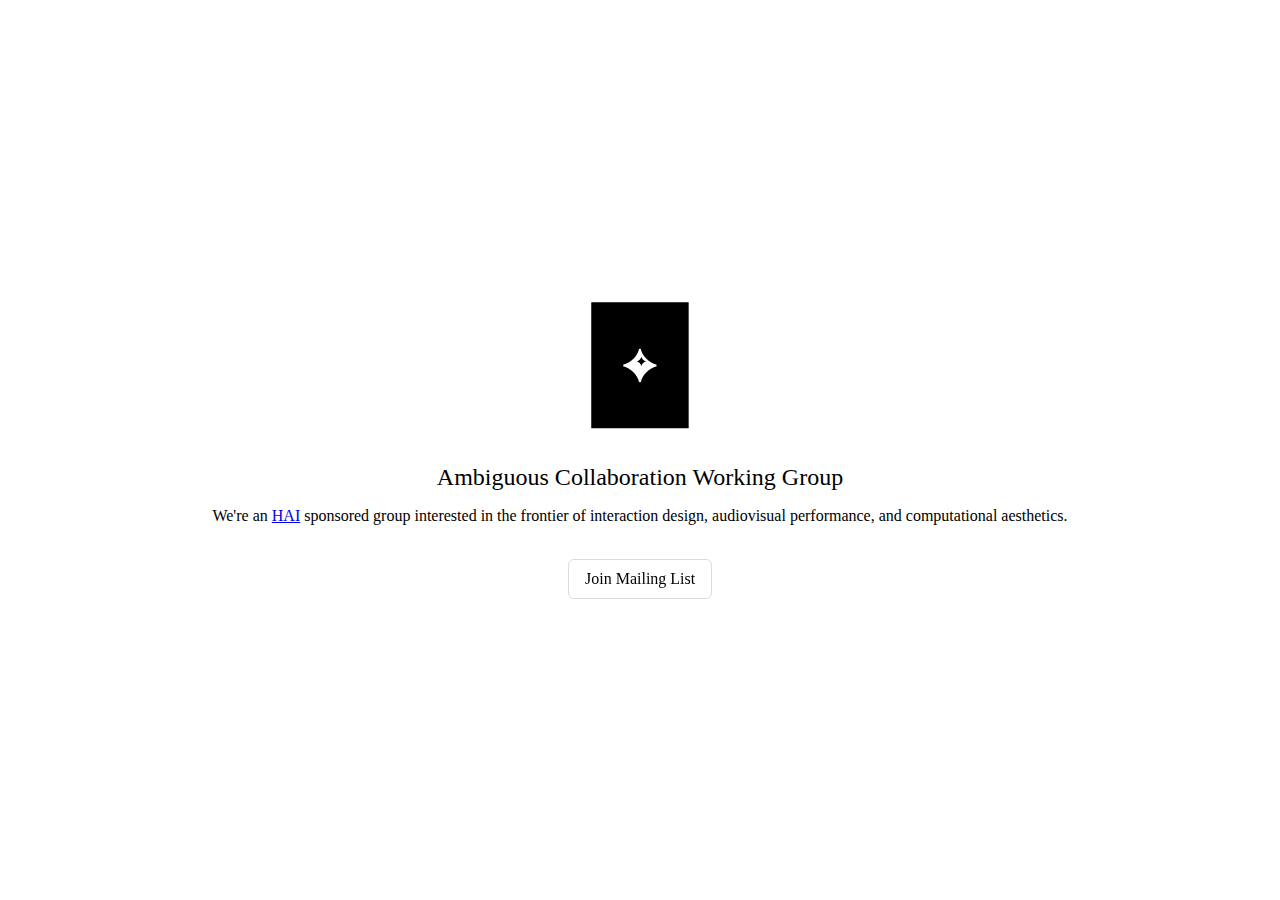
==== index.html @ 3300ae96 "no the" ====
<!DOCTYPE html>
<html lang="en">
<head>
    <meta charset="UTF-8">
    <meta name="viewport" content="width=device-width, initial-scale=1.0">
    <title>ACWG</title>

    <style>
        body {
            font-family: serif;
            display: flex;
            flex-direction: column;
            align-items: center;
            justify-content: center;
            height: 100vh;
            margin: 0;
            padding-left: 20px;
            padding-right: 20px;
        }
   
        /* CSS */
        .button-28 {
        align-items: center;
        appearance: none;
        background-color: #fff;
        border: 1px solid #dbdbdb;
        border-radius: .375em;
        box-shadow: none;
        box-sizing: border-box;
        /* color: #363636; */
        cursor: pointer;
        display: inline-flex;
        font-family: serif;
        font-size: 1rem;
        height: 2.5em;
        justify-content: center;
        line-height: 1.5;
        padding: calc(.5em - 1px) 1em;
        position: relative;
        text-align: center;
        user-select: none;
        -webkit-user-select: none;
        touch-action: manipulation;
        vertical-align: top;
        white-space: nowrap;
        will-change: transform;
        }

        .button-28:disabled {
        pointer-events: none;
        }

        .button-28:hover {
        border-color: #b5b5b5;
        }

        .button-28:active {
        box-shadow: none;
        transform: translateY(1px);
        border-color: #4a4a4a;
        outline: 0;
        }

        h1 {
            margin-bottom: 0;
            font-weight: 400;
            font-size: x-large;
        }

        h1 .small-text {
            font-size: small;
        }


        .center-text {
            text-align: center;
        } 

        .image-container {
            display: flex;
            justify-content: center; /* horizontally centers the image */
            align-items: center;     /* vertically centers the image (if the container has a height) */ 
        }

    </style>
</head>


<body>
    <div class="image-container">
        <img src="assets/acwg.png" style="width: 25%" alt="Ambiguous Collaboration Working Group">
    </div>
    &nbsp;

    <h1>
        Ambiguous Collaboration Working Group
    </h1>
    

    <p class="center-text">We're an <a href="https://hai.stanford.edu/research/student-affinity-groups">HAI</a> sponsored group interested in the frontier of interaction design, audiovisual performance, and computational aesthetics.</p>
    &nbsp;
    
    <div class="buttons">
        <button class="button-28" role="button" onclick="location.href='yourCalendarLinkHere'">Join Mailing List</button>
    </div>
    

</body>
</html>
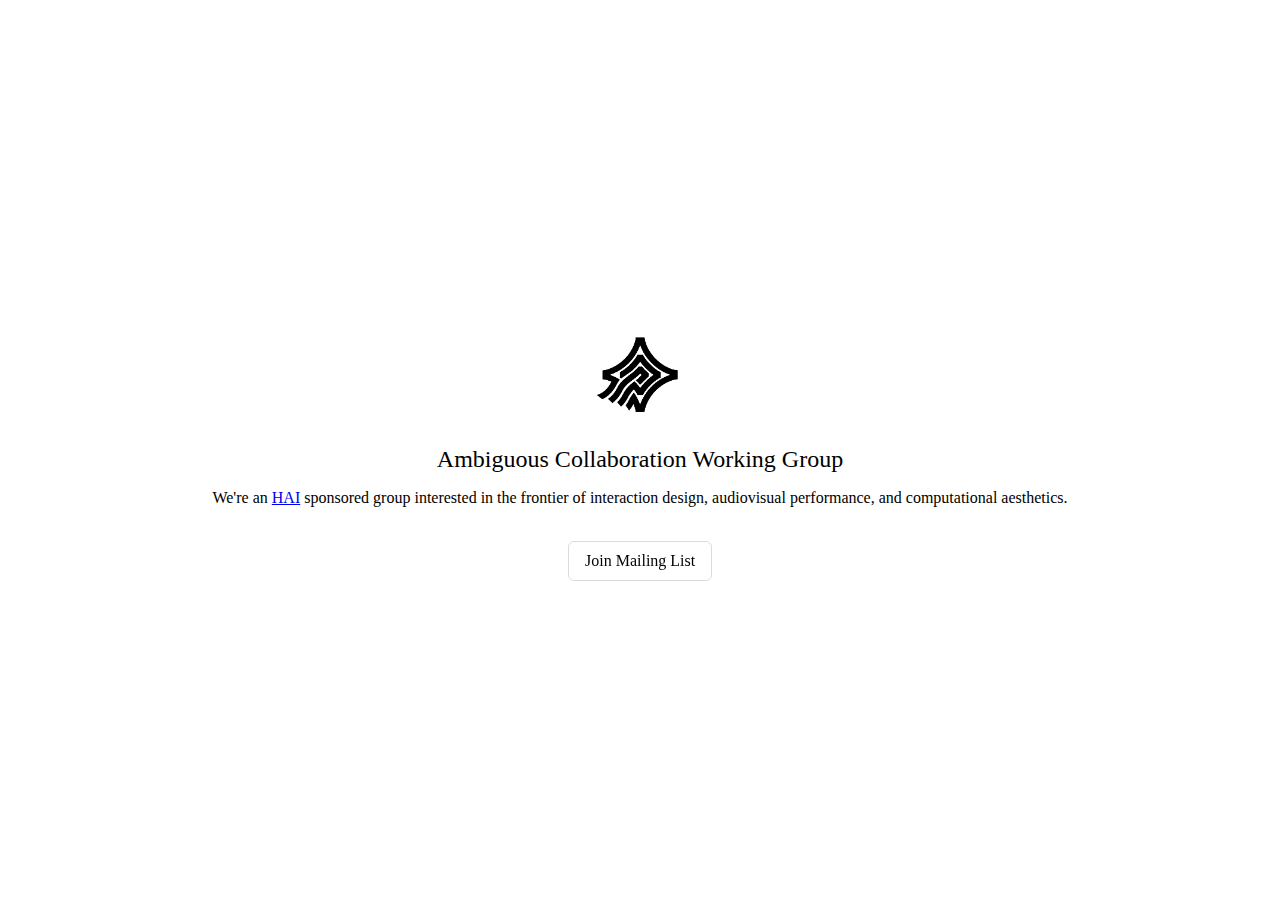
==== commit 6a4f6e2c: "new logomark" ====
--- a/index.html
+++ b/index.html
@@ -65,6 +65,7 @@
             margin-bottom: 0;
             font-weight: 400;
             font-size: x-large;
+            text-align: center;
         }
 
         h1 .small-text {
@@ -88,9 +89,8 @@
 
 <body>
     <div class="image-container">
-        <img src="assets/acwg.png" style="width: 25%" alt="Ambiguous Collaboration Working Group">
+        <img src="assets/acwg.png" style="width: 30%" alt="Ambiguous Collaboration Working Group">
     </div>
-    &nbsp;
 
     <h1>
         Ambiguous Collaboration Working Group
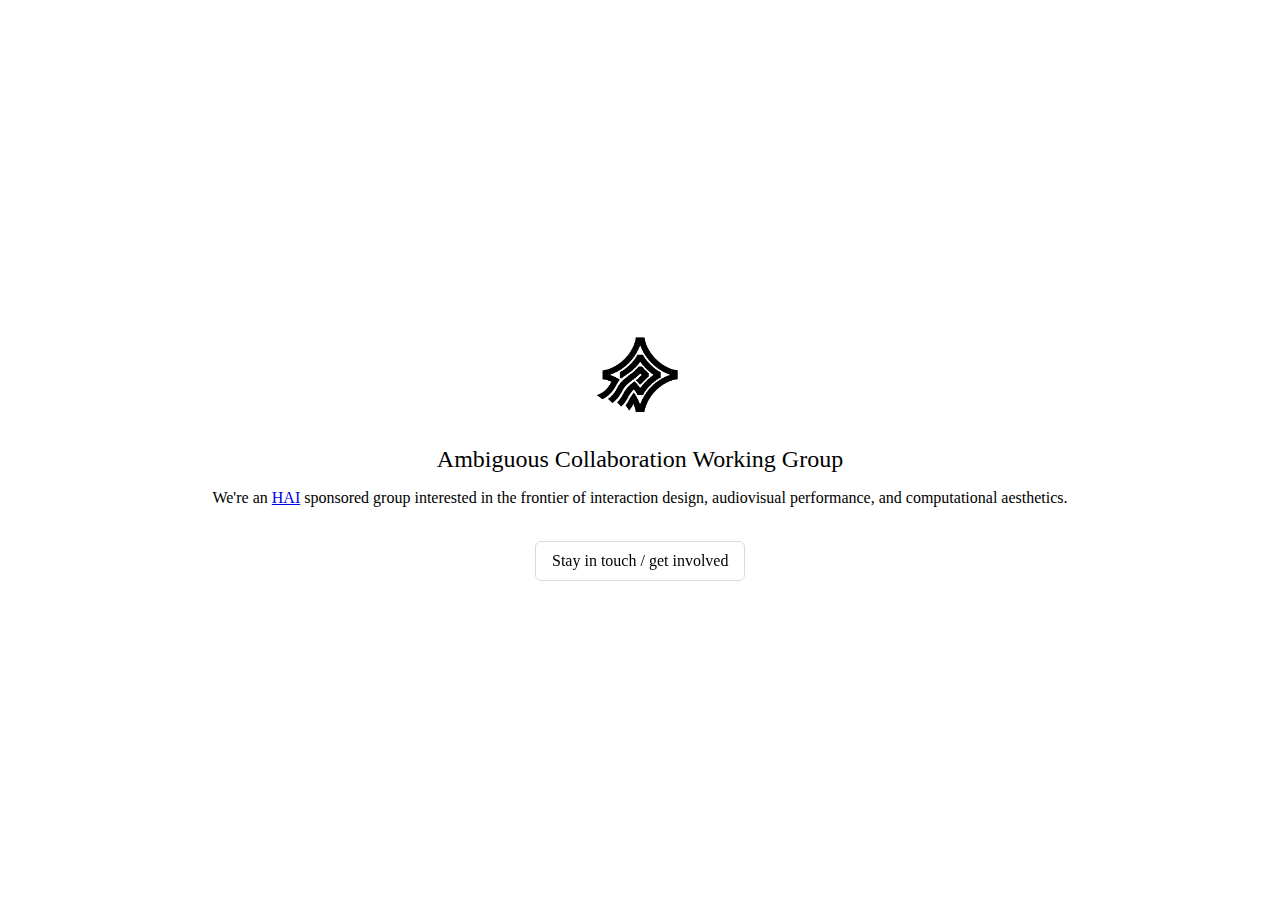
==== commit c952e4af: "added interest form" ====
--- a/index.html
+++ b/index.html
@@ -101,7 +101,7 @@
     &nbsp;
     
     <div class="buttons">
-        <button class="button-28" role="button" onclick="location.href='yourCalendarLinkHere'">Join Mailing List</button>
+        <button class="button-28" role="button" onclick="location.href='https://docs.google.com/forms/d/e/1FAIpQLScHCGWhvvvlrefoiZDsi3GTGjENJmlITqlmVM0B044f45vuPg/viewform?usp=sf_link'">Stay in touch / get involved</button>
     </div>
     
 
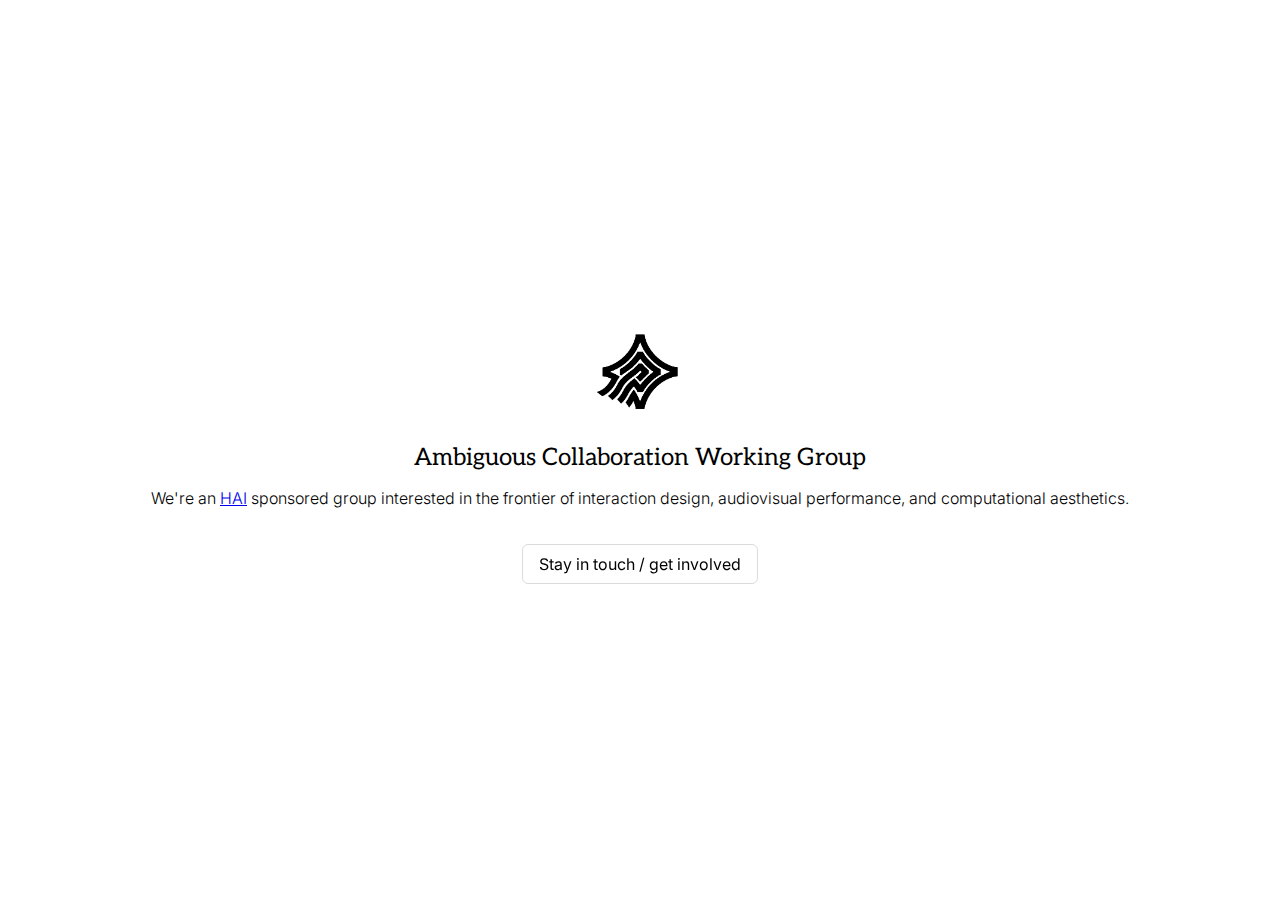
==== commit 69107c01: "changed fonts hehe" ====
--- a/index.html
+++ b/index.html
@@ -1,13 +1,23 @@
 <!DOCTYPE html>
 <html lang="en">
 <head>
+    <link rel="apple-touch-icon" sizes="180x180" href="/apple-touch-icon.png">
+    <link rel="icon" type="image/png" sizes="32x32" href="/favicon-32x32.png">
+    <link rel="icon" type="image/png" sizes="16x16" href="/favicon-16x16.png">
+    <link rel="manifest" href="/site.webmanifest">
+    <link rel="mask-icon" href="/safari-pinned-tab.svg" color="#5bbad5">
+    <meta name="msapplication-TileColor" content="#da532c">
+    <meta name="theme-color" content="#ffffff">
+<link rel="preconnect" href="https://fonts.gstatic.com" crossorigin>
+<link href="https://fonts.googleapis.com/css2?family=Aleo&family=Inter:wght@300&display=swap" rel="stylesheet">
     <meta charset="UTF-8">
     <meta name="viewport" content="width=device-width, initial-scale=1.0">
     <title>ACWG</title>
 
     <style>
         body {
-            font-family: serif;
+            font-family: 'Inter', sans-serif;
+            font-weight: 300;
             display: flex;
             flex-direction: column;
             align-items: center;
@@ -16,6 +26,11 @@
             margin: 0;
             padding-left: 20px;
             padding-right: 20px;
+        }
+
+        h1 {
+            font-family: 'Aleo', serif;
+            font-size: 4rem;
         }
    
         /* CSS */
@@ -30,7 +45,7 @@
         /* color: #363636; */
         cursor: pointer;
         display: inline-flex;
-        font-family: serif;
+        font-family: 'Inter', sans-serif;
         font-size: 1rem;
         height: 2.5em;
         justify-content: center;
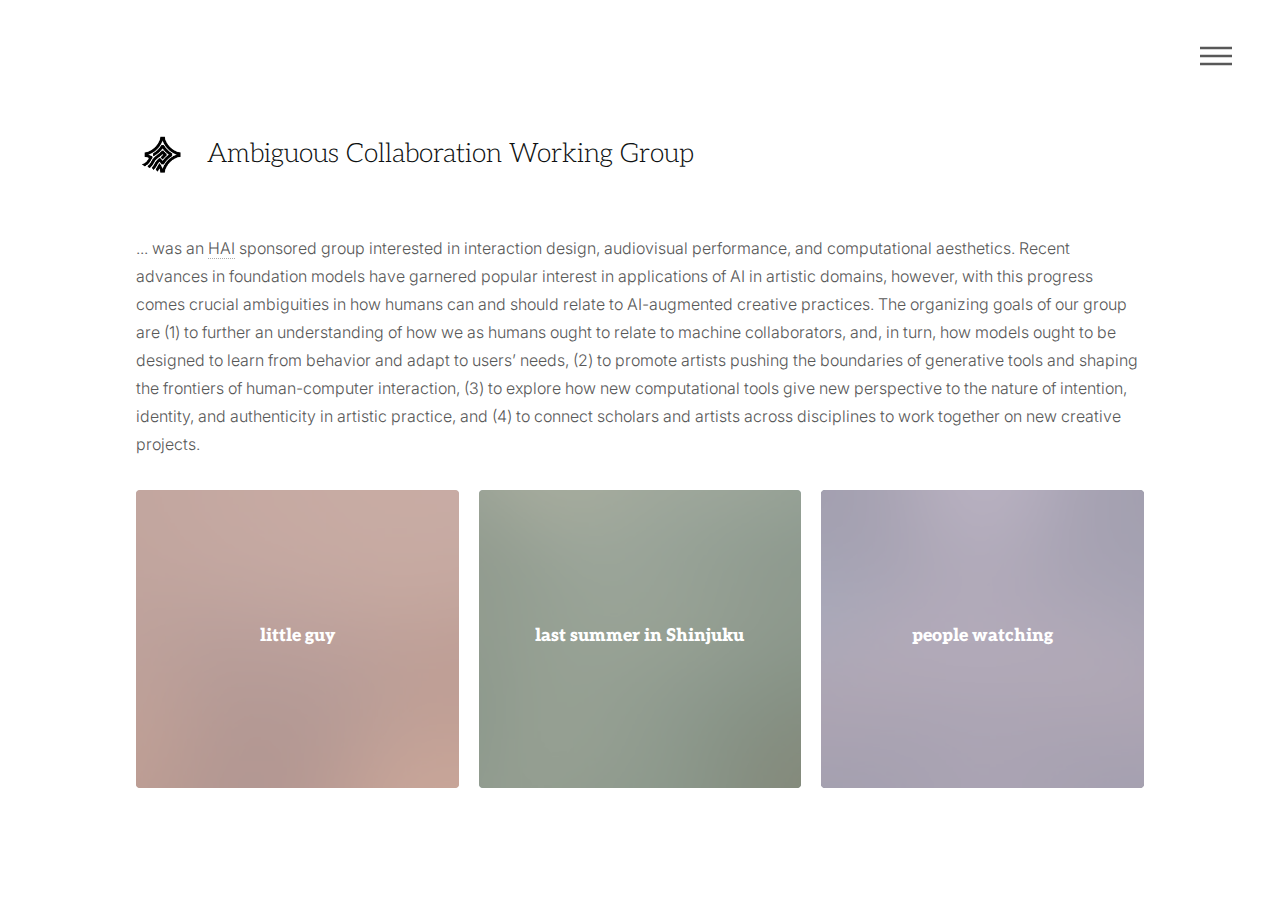
==== commit 8febce80: "new website woo" ====
--- a/index.html
+++ b/index.html
@@ -1,124 +1,146 @@
-<!DOCTYPE html>
-<html lang="en">
-<head>
-    <link rel="apple-touch-icon" sizes="180x180" href="/apple-touch-icon.png">
-    <link rel="icon" type="image/png" sizes="32x32" href="/favicon-32x32.png">
-    <link rel="icon" type="image/png" sizes="16x16" href="/favicon-16x16.png">
-    <link rel="manifest" href="/site.webmanifest">
-    <link rel="mask-icon" href="/safari-pinned-tab.svg" color="#5bbad5">
-    <meta name="msapplication-TileColor" content="#da532c">
-    <meta name="theme-color" content="#ffffff">
-<link rel="preconnect" href="https://fonts.gstatic.com" crossorigin>
-<link href="https://fonts.googleapis.com/css2?family=Aleo&family=Inter:wght@300&display=swap" rel="stylesheet">
-    <meta charset="UTF-8">
-    <meta name="viewport" content="width=device-width, initial-scale=1.0">
-    <title>ACWG</title>
-
-    <style>
-        body {
-            font-family: 'Inter', sans-serif;
-            font-weight: 300;
-            display: flex;
-            flex-direction: column;
-            align-items: center;
-            justify-content: center;
-            height: 100vh;
-            margin: 0;
-            padding-left: 20px;
-            padding-right: 20px;
-        }
-
-        h1 {
-            font-family: 'Aleo', serif;
-            font-size: 4rem;
-        }
-   
-        /* CSS */
-        .button-28 {
-        align-items: center;
-        appearance: none;
-        background-color: #fff;
-        border: 1px solid #dbdbdb;
-        border-radius: .375em;
-        box-shadow: none;
-        box-sizing: border-box;
-        /* color: #363636; */
-        cursor: pointer;
-        display: inline-flex;
-        font-family: 'Inter', sans-serif;
-        font-size: 1rem;
-        height: 2.5em;
-        justify-content: center;
-        line-height: 1.5;
-        padding: calc(.5em - 1px) 1em;
-        position: relative;
-        text-align: center;
-        user-select: none;
-        -webkit-user-select: none;
-        touch-action: manipulation;
-        vertical-align: top;
-        white-space: nowrap;
-        will-change: transform;
-        }
-
-        .button-28:disabled {
-        pointer-events: none;
-        }
-
-        .button-28:hover {
-        border-color: #b5b5b5;
-        }
-
-        .button-28:active {
-        box-shadow: none;
-        transform: translateY(1px);
-        border-color: #4a4a4a;
-        outline: 0;
-        }
-
-        h1 {
-            margin-bottom: 0;
-            font-weight: 400;
-            font-size: x-large;
-            text-align: center;
-        }
-
-        h1 .small-text {
-            font-size: small;
-        }
-
-
-        .center-text {
-            text-align: center;
-        } 
-
-        .image-container {
-            display: flex;
-            justify-content: center; /* horizontally centers the image */
-            align-items: center;     /* vertically centers the image (if the container has a height) */ 
-        }
-
-    </style>
-</head>
-
-
-<body>
-    <div class="image-container">
-        <img src="assets/acwg.png" style="width: 30%" alt="Ambiguous Collaboration Working Group">
-    </div>
-
-    <h1>
-        Ambiguous Collaboration Working Group
-    </h1>
-    
-
-    <p class="center-text">We're an <a href="https://hai.stanford.edu/research/student-affinity-groups">HAI</a> sponsored group interested in the frontier of interaction design, audiovisual performance, and computational aesthetics.</p>
-    &nbsp;
-    
-    <div class="buttons">
-        <button class="button-28" role="button" onclick="location.href='https://docs.google.com/forms/d/e/1FAIpQLScHCGWhvvvlrefoiZDsi3GTGjENJmlITqlmVM0B044f45vuPg/viewform?usp=sf_link'">Stay in touch / get involved</button>
-    </div>
-    
-
-</body>
-</html>
+<!DOCTYPE HTML>
+<!--
+	Phantom by HTML5 UP
+	html5up.net | @ajlkn
+	Free for personal and commercial use under the CCA 3.0 license (html5up.net/license)
+-->
+<html>
+	<head>
+		<title>ACWG</title>
+		<meta charset="utf-8" />
+		<meta name="viewport" content="width=device-width, initial-scale=1, user-scalable=no" />
+		<link rel="stylesheet" href="assets/css/main.css" />
+		<noscript><link rel="stylesheet" href="assets/css/noscript.css" /></noscript>
+	</head>
+	<body class="is-preload">
+		<!-- Wrapper -->
+			<div id="wrapper">
+
+				<!-- Header -->
+					<header id="header">
+						<div class="inner">
+
+							<!-- Logo -->
+								<a href="index.html" class="logo">
+									<span class="symbol"><img src="images/acwg.png" alt="" /></span><span class="title">Ambiguous Collaboration Working Group</span>
+								</a>
+
+							<!-- Nav -->
+								<nav>
+									<ul>
+										<li><a href="#menu">Menu</a></li>
+									</ul>
+								</nav>
+
+						</div>
+					</header>
+
+				<!-- Menu -->
+					<nav id="menu">
+						<h2>Menu</h2>
+						<ul>
+							<li><a href="index.html">Home</a></li>
+							<li><a href="generic.html">Little Guy</a></li>
+							<li><a href="generic.html">Last Summer in Shinjuku</a></li>
+							<li><a href="generic.html">People Watching</a></li>
+						</ul>
+					</nav>
+
+				<!-- Main -->
+					<div id="main">
+						<div class="inner">
+							<header>
+								<p>
+									... was an <a href="https://hai.stanford.edu/research/student-affinity-groups">HAI</a> sponsored group interested in interaction design, audiovisual performance, and computational aesthetics.
+									Recent advances in foundation models have garnered popular interest in applications of AI in artistic domains, however, with this progress comes crucial ambiguities in how humans can and should relate to AI-augmented creative practices. 
+									The organizing goals of our group are (1) to further an understanding of how we as humans ought to relate to machine collaborators, and, in turn, how models ought to be designed to learn from behavior and adapt to users’ needs, (2) to promote artists pushing the boundaries of generative tools and shaping the frontiers of human-computer interaction, (3) to explore how new computational tools give new perspective to the nature of intention, identity, and authenticity in artistic practice, and (4) to connect scholars and artists across disciplines to work together on new creative projects.
+								</p>
+							</header>
+							<section class="tiles">
+								<article class="style1">
+									<span class="image">
+										<img src="images/pic01.jpg" alt="" />
+									</span>
+									<a href="generic.html">
+										<h2>little guy</h2>
+										<div class="content">
+											<p>Sed nisl arcu euismod sit amet nisi lorem etiam dolor veroeros et feugiat.</p>
+										</div>
+									</a>
+								</article>
+								<article class="style2">
+									<span class="image">
+										<img src="images/pic02.jpg" alt="" />
+									</span>
+									<a href="last_summer_in_shinjuku.html">
+										<h2>last summer in Shinjuku</h2>
+										<div class="content">
+											<!-- <p>Sed nisl arcu euismod sit amet nisi lorem etiam dolor veroeros et feugiat.</p> -->
+											<p>is an interactive multimedia installation piece which makes use of sounds and images captured during everyday life in Tokyo, Japan.</p>
+										</div>
+									</a>
+								</article>
+								<article class="style3">
+									<span class="image">
+										<img src="images/pic03.jpg" alt="" />
+									</span>
+									<a href="generic.html">
+										<h2>people watching</h2>
+										<div class="content">
+											<p>Sed nisl arcu euismod sit amet nisi lorem etiam dolor veroeros et feugiat.</p>
+										</div>
+									</a>
+								</article>
+
+				<!-- Footer -->
+					<!-- <footer id="footer">
+						<div class="inner">
+							<section>
+								<h2>Get in touch</h2>
+								<form method="post" action="#">
+									<div class="fields">
+										<div class="field half">
+											<input type="text" name="name" id="name" placeholder="Name" />
+										</div>
+										<div class="field half">
+											<input type="email" name="email" id="email" placeholder="Email" />
+										</div>
+										<div class="field">
+											<textarea name="message" id="message" placeholder="Message"></textarea>
+										</div>
+									</div>
+									<ul class="actions">
+										<li><input type="submit" value="Send" class="primary" /></li>
+									</ul>
+								</form>
+							</section>
+							<section>
+								<h2>Follow</h2>
+								<ul class="icons">
+									<li><a href="#" class="icon brands style2 fa-twitter"><span class="label">Twitter</span></a></li>
+									<li><a href="#" class="icon brands style2 fa-facebook-f"><span class="label">Facebook</span></a></li>
+									<li><a href="#" class="icon brands style2 fa-instagram"><span class="label">Instagram</span></a></li>
+									<li><a href="#" class="icon brands style2 fa-dribbble"><span class="label">Dribbble</span></a></li>
+									<li><a href="#" class="icon brands style2 fa-github"><span class="label">GitHub</span></a></li>
+									<li><a href="#" class="icon brands style2 fa-500px"><span class="label">500px</span></a></li>
+									<li><a href="#" class="icon solid style2 fa-phone"><span class="label">Phone</span></a></li>
+									<li><a href="#" class="icon solid style2 fa-envelope"><span class="label">Email</span></a></li>
+								</ul>
+							</section>
+							<ul class="copyright">
+								<li>&copy; Untitled. All rights reserved</li><li>Design: <a href="http://html5up.net">HTML5 UP</a></li>
+							</ul>
+						</div>
+					</footer> -->
+
+			</div>
+
+		<!-- Scripts -->
+			<script src="assets/js/jquery.min.js"></script>
+			<script src="assets/js/browser.min.js"></script>
+			<script src="assets/js/breakpoints.min.js"></script>
+			<script src="assets/js/util.js"></script>
+			<script src="assets/js/main.js"></script>
+
+	</body>
+</html>--- a/assets/css/main.css
+++ b/assets/css/main.css
@@ -0,0 +1,3328 @@
+@import url(fontawesome-all.min.css);
+@import url("https://fonts.googleapis.com/css?family=Source+Sans+Pro:300,700,900");
+@import url('https://fonts.googleapis.com/css2?family=Inter:ital,opsz,wght@0,14..32,100..900;1,14..32,100..900&display=swap');
+@import url('https://fonts.googleapis.com/css2?family=Aleo&display=swap');
+
+
+/*
+	Phantom by HTML5 UP
+	html5up.net | @ajlkn
+	Free for personal and commercial use under the CCA 3.0 license (html5up.net/license)
+*/
+
+html, body, div, span, applet, object,
+iframe, h1, h2, h3, h4, h5, h6, p, blockquote,
+pre, a, abbr, acronym, address, big, cite,
+code, del, dfn, em, img, ins, kbd, q, s, samp,
+small, strike, strong, sub, sup, tt, var, b,
+u, i, center, dl, dt, dd, ol, ul, li, fieldset,
+form, label, legend, table, caption, tbody,
+tfoot, thead, tr, th, td, article, aside,
+canvas, details, embed, figure, figcaption,
+footer, header, hgroup, menu, nav, output, ruby,
+section, summary, time, mark, audio, video {
+	margin: 0;
+	padding: 0;
+	border: 0;
+	font-size: 100%;
+	font: inherit;
+	vertical-align: baseline;}
+
+article, aside, details, figcaption, figure,
+footer, header, hgroup, menu, nav, section {
+	display: block;}
+
+body {
+	line-height: 1;
+}
+
+ol, ul {
+	list-style: none;
+}
+
+blockquote, q {
+	quotes: none;
+}
+
+	blockquote:before, blockquote:after, q:before, q:after {
+		content: '';
+		content: none;
+	}
+
+table {
+	border-collapse: collapse;
+	border-spacing: 0;
+}
+
+body {
+	-webkit-text-size-adjust: none;
+}
+
+mark {
+	background-color: transparent;
+	color: inherit;
+}
+
+input::-moz-focus-inner {
+	border: 0;
+	padding: 0;
+}
+
+input, select, textarea {
+	-moz-appearance: none;
+	-webkit-appearance: none;
+	-ms-appearance: none;
+	appearance: none;
+}
+
+/* Basic */
+
+	@-ms-viewport {
+		width: device-width;
+	}
+
+	body {
+		-ms-overflow-style: scrollbar;
+	}
+
+	@media screen and (max-width: 480px) {
+
+		html, body {
+			min-width: 320px;
+		}
+
+	}
+
+	html {
+		box-sizing: border-box;
+	}
+
+	*, *:before, *:after {
+		box-sizing: inherit;
+	}
+
+	body {
+		background: #ffffff;
+	}
+
+		body.is-preload *, body.is-preload *:before, body.is-preload *:after {
+			-moz-animation: none !important;
+			-webkit-animation: none !important;
+			-ms-animation: none !important;
+			animation: none !important;
+			-moz-transition: none !important;
+			-webkit-transition: none !important;
+			-ms-transition: none !important;
+			transition: none !important;
+		}
+
+/* Type */
+
+	body, input, select, textarea {
+		color: #585858;
+		font-family: "Inter", sans-serif;
+		font-size: 16pt;
+		font-weight: 300;
+		line-height: 1.75;
+	}
+
+		@media screen and (max-width: 1680px) {
+
+			body, input, select, textarea {
+				font-size: 14pt;
+			}
+
+		}
+
+		@media screen and (max-width: 1280px) {
+
+			body, input, select, textarea {
+				font-size: 12pt;
+			}
+
+		}
+
+	a {
+		-moz-transition: border-bottom-color 0.2s ease, color 0.2s ease;
+		-webkit-transition: border-bottom-color 0.2s ease, color 0.2s ease;
+		-ms-transition: border-bottom-color 0.2s ease, color 0.2s ease;
+		transition: border-bottom-color 0.2s ease, color 0.2s ease;
+		text-decoration: none;
+		color: #585858;
+		border-bottom: dotted 1px rgba(88, 88, 88, 0.5);
+	}
+
+		a:hover {
+			border-bottom-color: transparent;
+			color: #f2849e !important;
+		}
+
+	strong, b {
+		font-weight: 900;
+	}
+
+	em, i {
+		font-style: italic;
+	}
+
+	p {
+		margin: 0 0 2em 0;
+	}
+
+	h1 {
+		font-size: 2.75em;
+		font-weight: 700;
+		font-family: 'Aleo', serif;
+		line-height: 1.3;
+		margin: 0 0 1em 0;
+		letter-spacing: -0.035em;
+	}
+
+		h1 a {
+			color: inherit;
+		}
+
+		@media screen and (max-width: 736px) {
+
+			h1 {
+				font-size: 2em;
+				margin: 0 0 1em 0;
+			}
+
+		}
+
+		@media screen and (max-width: 360px) {
+
+			h1 {
+				font-size: 1.75em;
+			}
+
+		}
+
+	h2, h3, h4, h5, h6 {
+		font-weight: 900;
+		font-family: 'Aleo', serif;
+		line-height: 1.5;
+		margin: 0 0 2em 0;
+	}
+
+		h2 a, h3 a, h4 a, h5 a, h6 a {
+			color: inherit;
+		}
+
+	h2 {
+		font-size: 1.1em;
+	}
+
+	h3 {
+		font-size: 1em;
+	}
+
+	h4 {
+		font-size: 0.8em;
+	}
+
+	h5 {
+		font-size: 0.8em;
+	}
+
+	h6 {
+		font-size: 0.8em;
+	}
+
+	@media screen and (max-width: 980px) {
+
+		h1 br, h2 br, h3 br, h4 br, h5 br, h6 br {
+			display: none;
+		}
+
+	}
+
+	@media screen and (max-width: 736px) {
+
+		h2 {
+			font-size: 1em;
+		}
+
+		h3 {
+			font-size: 0.8em;
+		}
+
+	}
+
+	sub {
+		font-size: 0.8em;
+		position: relative;
+		top: 0.5em;
+	}
+
+	sup {
+		font-size: 0.8em;
+		position: relative;
+		top: -0.5em;
+	}
+
+	blockquote {
+		border-left: solid 4px #c9c9c9;
+		font-style: italic;
+		margin: 0 0 2em 0;
+		padding: 0.5em 0 0.5em 2em;
+	}
+
+	code {
+		background: rgba(144, 144, 144, 0.075);
+		border-radius: 4px;
+		border: solid 1px #c9c9c9;
+		font-family: "Courier New", monospace;
+		font-size: 0.9em;
+		margin: 0 0.25em;
+		padding: 0.25em 0.65em;
+	}
+
+	pre {
+		-webkit-overflow-scrolling: touch;
+		font-family: "Courier New", monospace;
+		font-size: 0.9em;
+		margin: 0 0 2em 0;
+	}
+
+		pre code {
+			display: block;
+			line-height: 1.75;
+			padding: 1em 1.5em;
+			overflow-x: auto;
+		}
+
+	hr {
+		border: 0;
+		border-bottom: solid 1px #c9c9c9;
+		margin: 2em 0;
+	}
+
+		hr.major {
+			margin: 3em 0;
+		}
+
+	.align-left {
+		text-align: left;
+	}
+
+	.align-center {
+		text-align: center;
+	}
+
+	.align-right {
+		text-align: right;
+	}
+
+/* Row */
+
+	.row {
+		display: flex;
+		flex-wrap: wrap;
+		box-sizing: border-box;
+		align-items: stretch;
+	}
+
+		.row > * {
+			box-sizing: border-box;
+		}
+
+		.row.gtr-uniform > * > :last-child {
+			margin-bottom: 0;
+		}
+
+		.row.aln-left {
+			justify-content: flex-start;
+		}
+
+		.row.aln-center {
+			justify-content: center;
+		}
+
+		.row.aln-right {
+			justify-content: flex-end;
+		}
+
+		.row.aln-top {
+			align-items: flex-start;
+		}
+
+		.row.aln-middle {
+			align-items: center;
+		}
+
+		.row.aln-bottom {
+			align-items: flex-end;
+		}
+
+		.row > .imp {
+			order: -1;
+		}
+
+		.row > .col-1 {
+			width: 8.33333%;
+		}
+
+		.row > .off-1 {
+			margin-left: 8.33333%;
+		}
+
+		.row > .col-2 {
+			width: 16.66667%;
+		}
+
+		.row > .off-2 {
+			margin-left: 16.66667%;
+		}
+
+		.row > .col-3 {
+			width: 25%;
+		}
+
+		.row > .off-3 {
+			margin-left: 25%;
+		}
+
+		.row > .col-4 {
+			width: 33.33333%;
+		}
+
+		.row > .off-4 {
+			margin-left: 33.33333%;
+		}
+
+		.row > .col-5 {
+			width: 41.66667%;
+		}
+
+		.row > .off-5 {
+			margin-left: 41.66667%;
+		}
+
+		.row > .col-6 {
+			width: 50%;
+		}
+
+		.row > .off-6 {
+			margin-left: 50%;
+		}
+
+		.row > .col-7 {
+			width: 58.33333%;
+		}
+
+		.row > .off-7 {
+			margin-left: 58.33333%;
+		}
+
+		.row > .col-8 {
+			width: 66.66667%;
+		}
+
+		.row > .off-8 {
+			margin-left: 66.66667%;
+		}
+
+		.row > .col-9 {
+			width: 75%;
+		}
+
+		.row > .off-9 {
+			margin-left: 75%;
+		}
+
+		.row > .col-10 {
+			width: 83.33333%;
+		}
+
+		.row > .off-10 {
+			margin-left: 83.33333%;
+		}
+
+		.row > .col-11 {
+			width: 91.66667%;
+		}
+
+		.row > .off-11 {
+			margin-left: 91.66667%;
+		}
+
+		.row > .col-12 {
+			width: 100%;
+		}
+
+		.row > .off-12 {
+			margin-left: 100%;
+		}
+
+		.row.gtr-0 {
+			margin-top: 0;
+			margin-left: 0em;
+		}
+
+			.row.gtr-0 > * {
+				padding: 0 0 0 0em;
+			}
+
+			.row.gtr-0.gtr-uniform {
+				margin-top: 0em;
+			}
+
+				.row.gtr-0.gtr-uniform > * {
+					padding-top: 0em;
+				}
+
+		.row.gtr-25 {
+			margin-top: 0;
+			margin-left: -0.5em;
+		}
+
+			.row.gtr-25 > * {
+				padding: 0 0 0 0.5em;
+			}
+
+			.row.gtr-25.gtr-uniform {
+				margin-top: -0.5em;
+			}
+
+				.row.gtr-25.gtr-uniform > * {
+					padding-top: 0.5em;
+				}
+
+		.row.gtr-50 {
+			margin-top: 0;
+			margin-left: -1em;
+		}
+
+			.row.gtr-50 > * {
+				padding: 0 0 0 1em;
+			}
+
+			.row.gtr-50.gtr-uniform {
+				margin-top: -1em;
+			}
+
+				.row.gtr-50.gtr-uniform > * {
+					padding-top: 1em;
+				}
+
+		.row {
+			margin-top: 0;
+			margin-left: -2em;
+		}
+
+			.row > * {
+				padding: 0 0 0 2em;
+			}
+
+			.row.gtr-uniform {
+				margin-top: -2em;
+			}
+
+				.row.gtr-uniform > * {
+					padding-top: 2em;
+				}
+
+		.row.gtr-150 {
+			margin-top: 0;
+			margin-left: -3em;
+		}
+
+			.row.gtr-150 > * {
+				padding: 0 0 0 3em;
+			}
+
+			.row.gtr-150.gtr-uniform {
+				margin-top: -3em;
+			}
+
+				.row.gtr-150.gtr-uniform > * {
+					padding-top: 3em;
+				}
+
+		.row.gtr-200 {
+			margin-top: 0;
+			margin-left: -4em;
+		}
+
+			.row.gtr-200 > * {
+				padding: 0 0 0 4em;
+			}
+
+			.row.gtr-200.gtr-uniform {
+				margin-top: -4em;
+			}
+
+				.row.gtr-200.gtr-uniform > * {
+					padding-top: 4em;
+				}
+
+		@media screen and (max-width: 1680px) {
+
+			.row {
+				display: flex;
+				flex-wrap: wrap;
+				box-sizing: border-box;
+				align-items: stretch;
+			}
+
+				.row > * {
+					box-sizing: border-box;
+				}
+
+				.row.gtr-uniform > * > :last-child {
+					margin-bottom: 0;
+				}
+
+				.row.aln-left {
+					justify-content: flex-start;
+				}
+
+				.row.aln-center {
+					justify-content: center;
+				}
+
+				.row.aln-right {
+					justify-content: flex-end;
+				}
+
+				.row.aln-top {
+					align-items: flex-start;
+				}
+
+				.row.aln-middle {
+					align-items: center;
+				}
+
+				.row.aln-bottom {
+					align-items: flex-end;
+				}
+
+				.row > .imp-xlarge {
+					order: -1;
+				}
+
+				.row > .col-1-xlarge {
+					width: 8.33333%;
+				}
+
+				.row > .off-1-xlarge {
+					margin-left: 8.33333%;
+				}
+
+				.row > .col-2-xlarge {
+					width: 16.66667%;
+				}
+
+				.row > .off-2-xlarge {
+					margin-left: 16.66667%;
+				}
+
+				.row > .col-3-xlarge {
+					width: 25%;
+				}
+
+				.row > .off-3-xlarge {
+					margin-left: 25%;
+				}
+
+				.row > .col-4-xlarge {
+					width: 33.33333%;
+				}
+
+				.row > .off-4-xlarge {
+					margin-left: 33.33333%;
+				}
+
+				.row > .col-5-xlarge {
+					width: 41.66667%;
+				}
+
+				.row > .off-5-xlarge {
+					margin-left: 41.66667%;
+				}
+
+				.row > .col-6-xlarge {
+					width: 50%;
+				}
+
+				.row > .off-6-xlarge {
+					margin-left: 50%;
+				}
+
+				.row > .col-7-xlarge {
+					width: 58.33333%;
+				}
+
+				.row > .off-7-xlarge {
+					margin-left: 58.33333%;
+				}
+
+				.row > .col-8-xlarge {
+					width: 66.66667%;
+				}
+
+				.row > .off-8-xlarge {
+					margin-left: 66.66667%;
+				}
+
+				.row > .col-9-xlarge {
+					width: 75%;
+				}
+
+				.row > .off-9-xlarge {
+					margin-left: 75%;
+				}
+
+				.row > .col-10-xlarge {
+					width: 83.33333%;
+				}
+
+				.row > .off-10-xlarge {
+					margin-left: 83.33333%;
+				}
+
+				.row > .col-11-xlarge {
+					width: 91.66667%;
+				}
+
+				.row > .off-11-xlarge {
+					margin-left: 91.66667%;
+				}
+
+				.row > .col-12-xlarge {
+					width: 100%;
+				}
+
+				.row > .off-12-xlarge {
+					margin-left: 100%;
+				}
+
+				.row.gtr-0 {
+					margin-top: 0;
+					margin-left: 0em;
+				}
+
+					.row.gtr-0 > * {
+						padding: 0 0 0 0em;
+					}
+
+					.row.gtr-0.gtr-uniform {
+						margin-top: 0em;
+					}
+
+						.row.gtr-0.gtr-uniform > * {
+							padding-top: 0em;
+						}
+
+				.row.gtr-25 {
+					margin-top: 0;
+					margin-left: -0.5em;
+				}
+
+					.row.gtr-25 > * {
+						padding: 0 0 0 0.5em;
+					}
+
+					.row.gtr-25.gtr-uniform {
+						margin-top: -0.5em;
+					}
+
+						.row.gtr-25.gtr-uniform > * {
+							padding-top: 0.5em;
+						}
+
+				.row.gtr-50 {
+					margin-top: 0;
+					margin-left: -1em;
+				}
+
+					.row.gtr-50 > * {
+						padding: 0 0 0 1em;
+					}
+
+					.row.gtr-50.gtr-uniform {
+						margin-top: -1em;
+					}
+
+						.row.gtr-50.gtr-uniform > * {
+							padding-top: 1em;
+						}
+
+				.row {
+					margin-top: 0;
+					margin-left: -2em;
+				}
+
+					.row > * {
+						padding: 0 0 0 2em;
+					}
+
+					.row.gtr-uniform {
+						margin-top: -2em;
+					}
+
+						.row.gtr-uniform > * {
+							padding-top: 2em;
+						}
+
+				.row.gtr-150 {
+					margin-top: 0;
+					margin-left: -3em;
+				}
+
+					.row.gtr-150 > * {
+						padding: 0 0 0 3em;
+					}
+
+					.row.gtr-150.gtr-uniform {
+						margin-top: -3em;
+					}
+
+						.row.gtr-150.gtr-uniform > * {
+							padding-top: 3em;
+						}
+
+				.row.gtr-200 {
+					margin-top: 0;
+					margin-left: -4em;
+				}
+
+					.row.gtr-200 > * {
+						padding: 0 0 0 4em;
+					}
+
+					.row.gtr-200.gtr-uniform {
+						margin-top: -4em;
+					}
+
+						.row.gtr-200.gtr-uniform > * {
+							padding-top: 4em;
+						}
+
+		}
+
+		@media screen and (max-width: 1280px) {
+
+			.row {
+				display: flex;
+				flex-wrap: wrap;
+				box-sizing: border-box;
+				align-items: stretch;
+			}
+
+				.row > * {
+					box-sizing: border-box;
+				}
+
+				.row.gtr-uniform > * > :last-child {
+					margin-bottom: 0;
+				}
+
+				.row.aln-left {
+					justify-content: flex-start;
+				}
+
+				.row.aln-center {
+					justify-content: center;
+				}
+
+				.row.aln-right {
+					justify-content: flex-end;
+				}
+
+				.row.aln-top {
+					align-items: flex-start;
+				}
+
+				.row.aln-middle {
+					align-items: center;
+				}
+
+				.row.aln-bottom {
+					align-items: flex-end;
+				}
+
+				.row > .imp-large {
+					order: -1;
+				}
+
+				.row > .col-1-large {
+					width: 8.33333%;
+				}
+
+				.row > .off-1-large {
+					margin-left: 8.33333%;
+				}
+
+				.row > .col-2-large {
+					width: 16.66667%;
+				}
+
+				.row > .off-2-large {
+					margin-left: 16.66667%;
+				}
+
+				.row > .col-3-large {
+					width: 25%;
+				}
+
+				.row > .off-3-large {
+					margin-left: 25%;
+				}
+
+				.row > .col-4-large {
+					width: 33.33333%;
+				}
+
+				.row > .off-4-large {
+					margin-left: 33.33333%;
+				}
+
+				.row > .col-5-large {
+					width: 41.66667%;
+				}
+
+				.row > .off-5-large {
+					margin-left: 41.66667%;
+				}
+
+				.row > .col-6-large {
+					width: 50%;
+				}
+
+				.row > .off-6-large {
+					margin-left: 50%;
+				}
+
+				.row > .col-7-large {
+					width: 58.33333%;
+				}
+
+				.row > .off-7-large {
+					margin-left: 58.33333%;
+				}
+
+				.row > .col-8-large {
+					width: 66.66667%;
+				}
+
+				.row > .off-8-large {
+					margin-left: 66.66667%;
+				}
+
+				.row > .col-9-large {
+					width: 75%;
+				}
+
+				.row > .off-9-large {
+					margin-left: 75%;
+				}
+
+				.row > .col-10-large {
+					width: 83.33333%;
+				}
+
+				.row > .off-10-large {
+					margin-left: 83.33333%;
+				}
+
+				.row > .col-11-large {
+					width: 91.66667%;
+				}
+
+				.row > .off-11-large {
+					margin-left: 91.66667%;
+				}
+
+				.row > .col-12-large {
+					width: 100%;
+				}
+
+				.row > .off-12-large {
+					margin-left: 100%;
+				}
+
+				.row.gtr-0 {
+					margin-top: 0;
+					margin-left: 0em;
+				}
+
+					.row.gtr-0 > * {
+						padding: 0 0 0 0em;
+					}
+
+					.row.gtr-0.gtr-uniform {
+						margin-top: 0em;
+					}
+
+						.row.gtr-0.gtr-uniform > * {
+							padding-top: 0em;
+						}
+
+				.row.gtr-25 {
+					margin-top: 0;
+					margin-left: -0.5em;
+				}
+
+					.row.gtr-25 > * {
+						padding: 0 0 0 0.5em;
+					}
+
+					.row.gtr-25.gtr-uniform {
+						margin-top: -0.5em;
+					}
+
+						.row.gtr-25.gtr-uniform > * {
+							padding-top: 0.5em;
+						}
+
+				.row.gtr-50 {
+					margin-top: 0;
+					margin-left: -1em;
+				}
+
+					.row.gtr-50 > * {
+						padding: 0 0 0 1em;
+					}
+
+					.row.gtr-50.gtr-uniform {
+						margin-top: -1em;
+					}
+
+						.row.gtr-50.gtr-uniform > * {
+							padding-top: 1em;
+						}
+
+				.row {
+					margin-top: 0;
+					margin-left: -2em;
+				}
+
+					.row > * {
+						padding: 0 0 0 2em;
+					}
+
+					.row.gtr-uniform {
+						margin-top: -2em;
+					}
+
+						.row.gtr-uniform > * {
+							padding-top: 2em;
+						}
+
+				.row.gtr-150 {
+					margin-top: 0;
+					margin-left: -3em;
+				}
+
+					.row.gtr-150 > * {
+						padding: 0 0 0 3em;
+					}
+
+					.row.gtr-150.gtr-uniform {
+						margin-top: -3em;
+					}
+
+						.row.gtr-150.gtr-uniform > * {
+							padding-top: 3em;
+						}
+
+				.row.gtr-200 {
+					margin-top: 0;
+					margin-left: -4em;
+				}
+
+					.row.gtr-200 > * {
+						padding: 0 0 0 4em;
+					}
+
+					.row.gtr-200.gtr-uniform {
+						margin-top: -4em;
+					}
+
+						.row.gtr-200.gtr-uniform > * {
+							padding-top: 4em;
+						}
+
+		}
+
+		@media screen and (max-width: 980px) {
+
+			.row {
+				display: flex;
+				flex-wrap: wrap;
+				box-sizing: border-box;
+				align-items: stretch;
+			}
+
+				.row > * {
+					box-sizing: border-box;
+				}
+
+				.row.gtr-uniform > * > :last-child {
+					margin-bottom: 0;
+				}
+
+				.row.aln-left {
+					justify-content: flex-start;
+				}
+
+				.row.aln-center {
+					justify-content: center;
+				}
+
+				.row.aln-right {
+					justify-content: flex-end;
+				}
+
+				.row.aln-top {
+					align-items: flex-start;
+				}
+
+				.row.aln-middle {
+					align-items: center;
+				}
+
+				.row.aln-bottom {
+					align-items: flex-end;
+				}
+
+				.row > .imp-medium {
+					order: -1;
+				}
+
+				.row > .col-1-medium {
+					width: 8.33333%;
+				}
+
+				.row > .off-1-medium {
+					margin-left: 8.33333%;
+				}
+
+				.row > .col-2-medium {
+					width: 16.66667%;
+				}
+
+				.row > .off-2-medium {
+					margin-left: 16.66667%;
+				}
+
+				.row > .col-3-medium {
+					width: 25%;
+				}
+
+				.row > .off-3-medium {
+					margin-left: 25%;
+				}
+
+				.row > .col-4-medium {
+					width: 33.33333%;
+				}
+
+				.row > .off-4-medium {
+					margin-left: 33.33333%;
+				}
+
+				.row > .col-5-medium {
+					width: 41.66667%;
+				}
+
+				.row > .off-5-medium {
+					margin-left: 41.66667%;
+				}
+
+				.row > .col-6-medium {
+					width: 50%;
+				}
+
+				.row > .off-6-medium {
+					margin-left: 50%;
+				}
+
+				.row > .col-7-medium {
+					width: 58.33333%;
+				}
+
+				.row > .off-7-medium {
+					margin-left: 58.33333%;
+				}
+
+				.row > .col-8-medium {
+					width: 66.66667%;
+				}
+
+				.row > .off-8-medium {
+					margin-left: 66.66667%;
+				}
+
+				.row > .col-9-medium {
+					width: 75%;
+				}
+
+				.row > .off-9-medium {
+					margin-left: 75%;
+				}
+
+				.row > .col-10-medium {
+					width: 83.33333%;
+				}
+
+				.row > .off-10-medium {
+					margin-left: 83.33333%;
+				}
+
+				.row > .col-11-medium {
+					width: 91.66667%;
+				}
+
+				.row > .off-11-medium {
+					margin-left: 91.66667%;
+				}
+
+				.row > .col-12-medium {
+					width: 100%;
+				}
+
+				.row > .off-12-medium {
+					margin-left: 100%;
+				}
+
+				.row.gtr-0 {
+					margin-top: 0;
+					margin-left: 0em;
+				}
+
+					.row.gtr-0 > * {
+						padding: 0 0 0 0em;
+					}
+
+					.row.gtr-0.gtr-uniform {
+						margin-top: 0em;
+					}
+
+						.row.gtr-0.gtr-uniform > * {
+							padding-top: 0em;
+						}
+
+				.row.gtr-25 {
+					margin-top: 0;
+					margin-left: -0.375em;
+				}
+
+					.row.gtr-25 > * {
+						padding: 0 0 0 0.375em;
+					}
+
+					.row.gtr-25.gtr-uniform {
+						margin-top: -0.375em;
+					}
+
+						.row.gtr-25.gtr-uniform > * {
+							padding-top: 0.375em;
+						}
+
+				.row.gtr-50 {
+					margin-top: 0;
+					margin-left: -0.75em;
+				}
+
+					.row.gtr-50 > * {
+						padding: 0 0 0 0.75em;
+					}
+
+					.row.gtr-50.gtr-uniform {
+						margin-top: -0.75em;
+					}
+
+						.row.gtr-50.gtr-uniform > * {
+							padding-top: 0.75em;
+						}
+
+				.row {
+					margin-top: 0;
+					margin-left: -1.5em;
+				}
+
+					.row > * {
+						padding: 0 0 0 1.5em;
+					}
+
+					.row.gtr-uniform {
+						margin-top: -1.5em;
+					}
+
+						.row.gtr-uniform > * {
+							padding-top: 1.5em;
+						}
+
+				.row.gtr-150 {
+					margin-top: 0;
+					margin-left: -2.25em;
+				}
+
+					.row.gtr-150 > * {
+						padding: 0 0 0 2.25em;
+					}
+
+					.row.gtr-150.gtr-uniform {
+						margin-top: -2.25em;
+					}
+
+						.row.gtr-150.gtr-uniform > * {
+							padding-top: 2.25em;
+						}
+
+				.row.gtr-200 {
+					margin-top: 0;
+					margin-left: -3em;
+				}
+
+					.row.gtr-200 > * {
+						padding: 0 0 0 3em;
+					}
+
+					.row.gtr-200.gtr-uniform {
+						margin-top: -3em;
+					}
+
+						.row.gtr-200.gtr-uniform > * {
+							padding-top: 3em;
+						}
+
+		}
+
+		@media screen and (max-width: 736px) {
+
+			.row {
+				display: flex;
+				flex-wrap: wrap;
+				box-sizing: border-box;
+				align-items: stretch;
+			}
+
+				.row > * {
+					box-sizing: border-box;
+				}
+
+				.row.gtr-uniform > * > :last-child {
+					margin-bottom: 0;
+				}
+
+				.row.aln-left {
+					justify-content: flex-start;
+				}
+
+				.row.aln-center {
+					justify-content: center;
+				}
+
+				.row.aln-right {
+					justify-content: flex-end;
+				}
+
+				.row.aln-top {
+					align-items: flex-start;
+				}
+
+				.row.aln-middle {
+					align-items: center;
+				}
+
+				.row.aln-bottom {
+					align-items: flex-end;
+				}
+
+				.row > .imp-small {
+					order: -1;
+				}
+
+				.row > .col-1-small {
+					width: 8.33333%;
+				}
+
+				.row > .off-1-small {
+					margin-left: 8.33333%;
+				}
+
+				.row > .col-2-small {
+					width: 16.66667%;
+				}
+
+				.row > .off-2-small {
+					margin-left: 16.66667%;
+				}
+
+				.row > .col-3-small {
+					width: 25%;
+				}
+
+				.row > .off-3-small {
+					margin-left: 25%;
+				}
+
+				.row > .col-4-small {
+					width: 33.33333%;
+				}
+
+				.row > .off-4-small {
+					margin-left: 33.33333%;
+				}
+
+				.row > .col-5-small {
+					width: 41.66667%;
+				}
+
+				.row > .off-5-small {
+					margin-left: 41.66667%;
+				}
+
+				.row > .col-6-small {
+					width: 50%;
+				}
+
+				.row > .off-6-small {
+					margin-left: 50%;
+				}
+
+				.row > .col-7-small {
+					width: 58.33333%;
+				}
+
+				.row > .off-7-small {
+					margin-left: 58.33333%;
+				}
+
+				.row > .col-8-small {
+					width: 66.66667%;
+				}
+
+				.row > .off-8-small {
+					margin-left: 66.66667%;
+				}
+
+				.row > .col-9-small {
+					width: 75%;
+				}
+
+				.row > .off-9-small {
+					margin-left: 75%;
+				}
+
+				.row > .col-10-small {
+					width: 83.33333%;
+				}
+
+				.row > .off-10-small {
+					margin-left: 83.33333%;
+				}
+
+				.row > .col-11-small {
+					width: 91.66667%;
+				}
+
+				.row > .off-11-small {
+					margin-left: 91.66667%;
+				}
+
+				.row > .col-12-small {
+					width: 100%;
+				}
+
+				.row > .off-12-small {
+					margin-left: 100%;
+				}
+
+				.row.gtr-0 {
+					margin-top: 0;
+					margin-left: 0em;
+				}
+
+					.row.gtr-0 > * {
+						padding: 0 0 0 0em;
+					}
+
+					.row.gtr-0.gtr-uniform {
+						margin-top: 0em;
+					}
+
+						.row.gtr-0.gtr-uniform > * {
+							padding-top: 0em;
+						}
+
+				.row.gtr-25 {
+					margin-top: 0;
+					margin-left: -0.25em;
+				}
+
+					.row.gtr-25 > * {
+						padding: 0 0 0 0.25em;
+					}
+
+					.row.gtr-25.gtr-uniform {
+						margin-top: -0.25em;
+					}
+
+						.row.gtr-25.gtr-uniform > * {
+							padding-top: 0.25em;
+						}
+
+				.row.gtr-50 {
+					margin-top: 0;
+					margin-left: -0.5em;
+				}
+
+					.row.gtr-50 > * {
+						padding: 0 0 0 0.5em;
+					}
+
+					.row.gtr-50.gtr-uniform {
+						margin-top: -0.5em;
+					}
+
+						.row.gtr-50.gtr-uniform > * {
+							padding-top: 0.5em;
+						}
+
+				.row {
+					margin-top: 0;
+					margin-left: -1em;
+				}
+
+					.row > * {
+						padding: 0 0 0 1em;
+					}
+
+					.row.gtr-uniform {
+						margin-top: -1em;
+					}
+
+						.row.gtr-uniform > * {
+							padding-top: 1em;
+						}
+
+				.row.gtr-150 {
+					margin-top: 0;
+					margin-left: -1.5em;
+				}
+
+					.row.gtr-150 > * {
+						padding: 0 0 0 1.5em;
+					}
+
+					.row.gtr-150.gtr-uniform {
+						margin-top: -1.5em;
+					}
+
+						.row.gtr-150.gtr-uniform > * {
+							padding-top: 1.5em;
+						}
+
+				.row.gtr-200 {
+					margin-top: 0;
+					margin-left: -2em;
+				}
+
+					.row.gtr-200 > * {
+						padding: 0 0 0 2em;
+					}
+
+					.row.gtr-200.gtr-uniform {
+						margin-top: -2em;
+					}
+
+						.row.gtr-200.gtr-uniform > * {
+							padding-top: 2em;
+						}
+
+		}
+
+		@media screen and (max-width: 480px) {
+
+			.row {
+				display: flex;
+				flex-wrap: wrap;
+				box-sizing: border-box;
+				align-items: stretch;
+			}
+
+				.row > * {
+					box-sizing: border-box;
+				}
+
+				.row.gtr-uniform > * > :last-child {
+					margin-bottom: 0;
+				}
+
+				.row.aln-left {
+					justify-content: flex-start;
+				}
+
+				.row.aln-center {
+					justify-content: center;
+				}
+
+				.row.aln-right {
+					justify-content: flex-end;
+				}
+
+				.row.aln-top {
+					align-items: flex-start;
+				}
+
+				.row.aln-middle {
+					align-items: center;
+				}
+
+				.row.aln-bottom {
+					align-items: flex-end;
+				}
+
+				.row > .imp-xsmall {
+					order: -1;
+				}
+
+				.row > .col-1-xsmall {
+					width: 8.33333%;
+				}
+
+				.row > .off-1-xsmall {
+					margin-left: 8.33333%;
+				}
+
+				.row > .col-2-xsmall {
+					width: 16.66667%;
+				}
+
+				.row > .off-2-xsmall {
+					margin-left: 16.66667%;
+				}
+
+				.row > .col-3-xsmall {
+					width: 25%;
+				}
+
+				.row > .off-3-xsmall {
+					margin-left: 25%;
+				}
+
+				.row > .col-4-xsmall {
+					width: 33.33333%;
+				}
+
+				.row > .off-4-xsmall {
+					margin-left: 33.33333%;
+				}
+
+				.row > .col-5-xsmall {
+					width: 41.66667%;
+				}
+
+				.row > .off-5-xsmall {
+					margin-left: 41.66667%;
+				}
+
+				.row > .col-6-xsmall {
+					width: 50%;
+				}
+
+				.row > .off-6-xsmall {
+					margin-left: 50%;
+				}
+
+				.row > .col-7-xsmall {
+					width: 58.33333%;
+				}
+
+				.row > .off-7-xsmall {
+					margin-left: 58.33333%;
+				}
+
+				.row > .col-8-xsmall {
+					width: 66.66667%;
+				}
+
+				.row > .off-8-xsmall {
+					margin-left: 66.66667%;
+				}
+
+				.row > .col-9-xsmall {
+					width: 75%;
+				}
+
+				.row > .off-9-xsmall {
+					margin-left: 75%;
+				}
+
+				.row > .col-10-xsmall {
+					width: 83.33333%;
+				}
+
+				.row > .off-10-xsmall {
+					margin-left: 83.33333%;
+				}
+
+				.row > .col-11-xsmall {
+					width: 91.66667%;
+				}
+
+				.row > .off-11-xsmall {
+					margin-left: 91.66667%;
+				}
+
+				.row > .col-12-xsmall {
+					width: 100%;
+				}
+
+				.row > .off-12-xsmall {
+					margin-left: 100%;
+				}
+
+				.row.gtr-0 {
+					margin-top: 0;
+					margin-left: 0em;
+				}
+
+					.row.gtr-0 > * {
+						padding: 0 0 0 0em;
+					}
+
+					.row.gtr-0.gtr-uniform {
+						margin-top: 0em;
+					}
+
+						.row.gtr-0.gtr-uniform > * {
+							padding-top: 0em;
+						}
+
+				.row.gtr-25 {
+					margin-top: 0;
+					margin-left: -0.25em;
+				}
+
+					.row.gtr-25 > * {
+						padding: 0 0 0 0.25em;
+					}
+
+					.row.gtr-25.gtr-uniform {
+						margin-top: -0.25em;
+					}
+
+						.row.gtr-25.gtr-uniform > * {
+							padding-top: 0.25em;
+						}
+
+				.row.gtr-50 {
+					margin-top: 0;
+					margin-left: -0.5em;
+				}
+
+					.row.gtr-50 > * {
+						padding: 0 0 0 0.5em;
+					}
+
+					.row.gtr-50.gtr-uniform {
+						margin-top: -0.5em;
+					}
+
+						.row.gtr-50.gtr-uniform > * {
+							padding-top: 0.5em;
+						}
+
+				.row {
+					margin-top: 0;
+					margin-left: -1em;
+				}
+
+					.row > * {
+						padding: 0 0 0 1em;
+					}
+
+					.row.gtr-uniform {
+						margin-top: -1em;
+					}
+
+						.row.gtr-uniform > * {
+							padding-top: 1em;
+						}
+
+				.row.gtr-150 {
+					margin-top: 0;
+					margin-left: -1.5em;
+				}
+
+					.row.gtr-150 > * {
+						padding: 0 0 0 1.5em;
+					}
+
+					.row.gtr-150.gtr-uniform {
+						margin-top: -1.5em;
+					}
+
+						.row.gtr-150.gtr-uniform > * {
+							padding-top: 1.5em;
+						}
+
+				.row.gtr-200 {
+					margin-top: 0;
+					margin-left: -2em;
+				}
+
+					.row.gtr-200 > * {
+						padding: 0 0 0 2em;
+					}
+
+					.row.gtr-200.gtr-uniform {
+						margin-top: -2em;
+					}
+
+						.row.gtr-200.gtr-uniform > * {
+							padding-top: 2em;
+						}
+
+		}
+
+/* Section/Article */
+
+	section.special, article.special {
+		text-align: center;
+	}
+
+	header p {
+		margin-top: -1em;
+	}
+
+	@media screen and (max-width: 736px) {
+
+		header p {
+			margin-top: 0;
+		}
+
+	}
+
+/* Icon */
+
+	.icon {
+		text-decoration: none;
+		border-bottom: none;
+		position: relative;
+	}
+
+		.icon:before {
+			-moz-osx-font-smoothing: grayscale;
+			-webkit-font-smoothing: antialiased;
+			display: inline-block;
+			font-style: normal;
+			font-variant: normal;
+			text-rendering: auto;
+			line-height: 1;
+			text-transform: none !important;
+			font-family: 'Font Awesome 5 Free';
+			font-weight: 400;
+		}
+
+		.icon > .label {
+			display: none;
+		}
+
+		.icon:before {
+			line-height: inherit;
+		}
+
+		.icon.solid:before {
+			font-weight: 900;
+		}
+
+		.icon.brands:before {
+			font-family: 'Font Awesome 5 Brands';
+		}
+
+		.icon.style2 {
+			-moz-transition: background-color 0.2s ease-in-out, color 0.2s ease-in-out, border-color 0.2s ease-in-out;
+			-webkit-transition: background-color 0.2s ease-in-out, color 0.2s ease-in-out, border-color 0.2s ease-in-out;
+			-ms-transition: background-color 0.2s ease-in-out, color 0.2s ease-in-out, border-color 0.2s ease-in-out;
+			transition: background-color 0.2s ease-in-out, color 0.2s ease-in-out, border-color 0.2s ease-in-out;
+			background-color: transparent;
+			border: solid 1px #c9c9c9;
+			border-radius: 4px;
+			width: 2.65em;
+			height: 2.65em;
+			display: inline-block;
+			text-align: center;
+			line-height: 2.65em;
+			color: inherit;
+		}
+
+			.icon.style2:before {
+				font-size: 1.1em;
+			}
+
+			.icon.style2:hover {
+				color: #f2849e;
+				border-color: #f2849e;
+			}
+
+			.icon.style2:active {
+				background-color: rgba(242, 132, 158, 0.1);
+			}
+
+/* List */
+
+	ol {
+		list-style: decimal;
+		margin: 0 0 2em 0;
+		padding-left: 1.25em;
+	}
+
+		ol li {
+			padding-left: 0.25em;
+		}
+
+	ul {
+		list-style: disc;
+		margin: 0 0 2em 0;
+		padding-left: 1em;
+	}
+
+		ul li {
+			padding-left: 0.5em;
+		}
+
+		ul.alt {
+			list-style: none;
+			padding-left: 0;
+		}
+
+			ul.alt li {
+				border-top: solid 1px #c9c9c9;
+				padding: 0.5em 0;
+			}
+
+				ul.alt li:first-child {
+					border-top: 0;
+					padding-top: 0;
+				}
+
+	dl {
+		margin: 0 0 2em 0;
+	}
+
+		dl dt {
+			display: block;
+			font-weight: 900;
+			margin: 0 0 1em 0;
+		}
+
+		dl dd {
+			margin-left: 2em;
+		}
+
+/* Actions */
+
+	ul.actions {
+		display: -moz-flex;
+		display: -webkit-flex;
+		display: -ms-flex;
+		display: flex;
+		cursor: default;
+		list-style: none;
+		margin-left: -1em;
+		padding-left: 0;
+	}
+
+		ul.actions li {
+			padding: 0 0 0 1em;
+			vertical-align: middle;
+		}
+
+		ul.actions.special {
+			-moz-justify-content: center;
+			-webkit-justify-content: center;
+			-ms-justify-content: center;
+			justify-content: center;
+			width: 100%;
+			margin-left: 0;
+		}
+
+			ul.actions.special li:first-child {
+				padding-left: 0;
+			}
+
+		ul.actions.stacked {
+			-moz-flex-direction: column;
+			-webkit-flex-direction: column;
+			-ms-flex-direction: column;
+			flex-direction: column;
+			margin-left: 0;
+		}
+
+			ul.actions.stacked li {
+				padding: 1.3em 0 0 0;
+			}
+
+				ul.actions.stacked li:first-child {
+					padding-top: 0;
+				}
+
+		ul.actions.fit {
+			width: calc(100% + 1em);
+		}
+
+			ul.actions.fit li {
+				-moz-flex-grow: 1;
+				-webkit-flex-grow: 1;
+				-ms-flex-grow: 1;
+				flex-grow: 1;
+				-moz-flex-shrink: 1;
+				-webkit-flex-shrink: 1;
+				-ms-flex-shrink: 1;
+				flex-shrink: 1;
+				width: 100%;
+			}
+
+				ul.actions.fit li > * {
+					width: 100%;
+				}
+
+			ul.actions.fit.stacked {
+				width: 100%;
+			}
+
+		@media screen and (max-width: 480px) {
+
+			ul.actions:not(.fixed) {
+				-moz-flex-direction: column;
+				-webkit-flex-direction: column;
+				-ms-flex-direction: column;
+				flex-direction: column;
+				margin-left: 0;
+				width: 100% !important;
+			}
+
+				ul.actions:not(.fixed) li {
+					-moz-flex-grow: 1;
+					-webkit-flex-grow: 1;
+					-ms-flex-grow: 1;
+					flex-grow: 1;
+					-moz-flex-shrink: 1;
+					-webkit-flex-shrink: 1;
+					-ms-flex-shrink: 1;
+					flex-shrink: 1;
+					padding: 1em 0 0 0;
+					text-align: center;
+					width: 100%;
+				}
+
+					ul.actions:not(.fixed) li > * {
+						width: 100%;
+					}
+
+					ul.actions:not(.fixed) li:first-child {
+						padding-top: 0;
+					}
+
+					ul.actions:not(.fixed) li input[type="submit"],
+					ul.actions:not(.fixed) li input[type="reset"],
+					ul.actions:not(.fixed) li input[type="button"],
+					ul.actions:not(.fixed) li button,
+					ul.actions:not(.fixed) li .button {
+						width: 100%;
+					}
+
+						ul.actions:not(.fixed) li input[type="submit"].icon:before,
+						ul.actions:not(.fixed) li input[type="reset"].icon:before,
+						ul.actions:not(.fixed) li input[type="button"].icon:before,
+						ul.actions:not(.fixed) li button.icon:before,
+						ul.actions:not(.fixed) li .button.icon:before {
+							margin-left: -0.5rem;
+						}
+
+		}
+
+/* Icons */
+
+	ul.icons {
+		cursor: default;
+		list-style: none;
+		padding-left: 0;
+		margin: -1em 0 2em -1em;
+	}
+
+		ul.icons li {
+			display: inline-block;
+			padding: 1em 0 0 1em;
+		}
+
+/* Form */
+
+	form {
+		margin: 0 0 2em 0;
+		overflow-x: hidden;
+	}
+
+		form > :last-child {
+			margin-bottom: 0;
+		}
+
+		form > .fields {
+			display: -moz-flex;
+			display: -webkit-flex;
+			display: -ms-flex;
+			display: flex;
+			-moz-flex-wrap: wrap;
+			-webkit-flex-wrap: wrap;
+			-ms-flex-wrap: wrap;
+			flex-wrap: wrap;
+			width: calc(100% + 3em);
+			margin: -1.5em 0 2em -1.5em;
+		}
+
+			form > .fields > .field {
+				-moz-flex-grow: 0;
+				-webkit-flex-grow: 0;
+				-ms-flex-grow: 0;
+				flex-grow: 0;
+				-moz-flex-shrink: 0;
+				-webkit-flex-shrink: 0;
+				-ms-flex-shrink: 0;
+				flex-shrink: 0;
+				padding: 1.5em 0 0 1.5em;
+				width: calc(100% - 1.5em);
+			}
+
+				form > .fields > .field.half {
+					width: calc(50% - 0.75em);
+				}
+
+				form > .fields > .field.third {
+					width: calc(100%/3 - 0.5em);
+				}
+
+				form > .fields > .field.quarter {
+					width: calc(25% - 0.375em);
+				}
+
+		@media screen and (max-width: 480px) {
+
+			form > .fields {
+				width: calc(100% + 3em);
+				margin: -1.5em 0 2em -1.5em;
+			}
+
+				form > .fields > .field {
+					padding: 1.5em 0 0 1.5em;
+					width: calc(100% - 1.5em);
+				}
+
+					form > .fields > .field.half {
+						width: calc(100% - 1.5em);
+					}
+
+					form > .fields > .field.third {
+						width: calc(100% - 1.5em);
+					}
+
+					form > .fields > .field.quarter {
+						width: calc(100% - 1.5em);
+					}
+
+		}
+
+	label {
+		display: block;
+		font-size: 0.9em;
+		font-weight: 900;
+		margin: 0 0 1em 0;
+	}
+
+	input[type="text"],
+	input[type="password"],
+	input[type="email"],
+	input[type="tel"],
+	select,
+	textarea {
+		-moz-appearance: none;
+		-webkit-appearance: none;
+		-ms-appearance: none;
+		appearance: none;
+		background-color: transparent;
+		border: none;
+		border-radius: 0;
+		border-bottom: solid 1px #c9c9c9;
+		color: inherit;
+		display: block;
+		outline: 0;
+		padding: 0;
+		text-decoration: none;
+		width: 100%;
+	}
+
+		input[type="text"]:invalid,
+		input[type="password"]:invalid,
+		input[type="email"]:invalid,
+		input[type="tel"]:invalid,
+		select:invalid,
+		textarea:invalid {
+			box-shadow: none;
+		}
+
+		input[type="text"]:focus,
+		input[type="password"]:focus,
+		input[type="email"]:focus,
+		input[type="tel"]:focus,
+		select:focus,
+		textarea:focus {
+			border-bottom-color: #f2849e;
+			box-shadow: inset 0 -1px 0 0 #f2849e;
+		}
+
+	select {
+		background-image: url("data:image/svg+xml;charset=utf8,%3Csvg xmlns='http://www.w3.org/2000/svg' width='40' height='40' preserveAspectRatio='none' viewBox='0 0 40 40'%3E%3Cpath d='M9.4,12.3l10.4,10.4l10.4-10.4c0.2-0.2,0.5-0.4,0.9-0.4c0.3,0,0.6,0.1,0.9,0.4l3.3,3.3c0.2,0.2,0.4,0.5,0.4,0.9 c0,0.4-0.1,0.6-0.4,0.9L20.7,31.9c-0.2,0.2-0.5,0.4-0.9,0.4c-0.3,0-0.6-0.1-0.9-0.4L4.3,17.3c-0.2-0.2-0.4-0.5-0.4-0.9 c0-0.4,0.1-0.6,0.4-0.9l3.3-3.3c0.2-0.2,0.5-0.4,0.9-0.4S9.1,12.1,9.4,12.3z' fill='%23c9c9c9' /%3E%3C/svg%3E");
+		background-size: 1.25rem;
+		background-repeat: no-repeat;
+		background-position: calc(100% - 1rem) center;
+		height: 3em;
+		padding-right: 3em;
+		text-overflow: ellipsis;
+	}
+
+		select option {
+			background: #ffffff;
+		}
+
+		select:focus::-ms-value {
+			background-color: transparent;
+		}
+
+		select::-ms-expand {
+			display: none;
+		}
+
+	input[type="text"],
+	input[type="password"],
+	input[type="email"],
+	select {
+		height: 3em;
+	}
+
+	textarea {
+		padding: 0;
+		min-height: 3.75em;
+	}
+
+	input[type="checkbox"],
+	input[type="radio"] {
+		-moz-appearance: none;
+		-webkit-appearance: none;
+		-ms-appearance: none;
+		appearance: none;
+		display: block;
+		float: left;
+		margin-right: -2em;
+		opacity: 0;
+		width: 1em;
+		z-index: -1;
+	}
+
+		input[type="checkbox"] + label,
+		input[type="radio"] + label {
+			text-decoration: none;
+			color: #585858;
+			cursor: pointer;
+			display: inline-block;
+			font-size: 1em;
+			font-weight: 300;
+			padding-left: 2.55em;
+			padding-right: 0.75em;
+			position: relative;
+		}
+
+			input[type="checkbox"] + label:before,
+			input[type="radio"] + label:before {
+				-moz-osx-font-smoothing: grayscale;
+				-webkit-font-smoothing: antialiased;
+				display: inline-block;
+				font-style: normal;
+				font-variant: normal;
+				text-rendering: auto;
+				line-height: 1;
+				text-transform: none !important;
+				font-family: 'Font Awesome 5 Free';
+				font-weight: 900;
+			}
+
+			input[type="checkbox"] + label:before,
+			input[type="radio"] + label:before {
+				border-radius: 4px;
+				border: solid 1px #c9c9c9;
+				content: '';
+				display: inline-block;
+				font-size: 0.8em;
+				height: 2.25em;
+				left: 0;
+				line-height: 2.25em;
+				position: absolute;
+				text-align: center;
+				top: 0;
+				width: 2.25em;
+			}
+
+		input[type="checkbox"]:checked + label:before,
+		input[type="radio"]:checked + label:before {
+			background: #585858;
+			border-color: #585858;
+			color: #ffffff;
+			content: '\f00c';
+		}
+
+		input[type="checkbox"]:focus + label:before,
+		input[type="radio"]:focus + label:before {
+			border-color: #f2849e;
+			box-shadow: 0 0 0 1px #f2849e;
+		}
+
+	input[type="checkbox"] + label:before {
+		border-radius: 4px;
+	}
+
+	input[type="radio"] + label:before {
+		border-radius: 100%;
+	}
+
+/* Box */
+
+	.box {
+		border-radius: 4px;
+		border: solid 1px #c9c9c9;
+		margin-bottom: 2em;
+		padding: 1.5em;
+	}
+
+		.box > :last-child,
+		.box > :last-child > :last-child,
+		.box > :last-child > :last-child > :last-child {
+			margin-bottom: 0;
+		}
+
+		.box.alt {
+			border: 0;
+			border-radius: 0;
+			padding: 0;
+		}
+
+/* Image */
+
+	.image {
+		border-radius: 4px;
+		border: 0;
+		display: inline-block;
+		position: relative;
+	}
+
+		.image img {
+			border-radius: 4px;
+			display: block;
+		}
+
+		.image.left, .image.right {
+			max-width: 40%;
+		}
+
+			.image.left img, .image.right img {
+				width: 100%;
+			}
+
+		.image.left {
+			float: left;
+			padding: 0 1.5em 1em 0;
+			top: 0.25em;
+		}
+
+		.image.right {
+			float: right;
+			padding: 0 0 1em 1.5em;
+			top: 0.25em;
+		}
+
+		.image.fit {
+			display: block;
+			margin: 0 0 2em 0;
+			width: 100%;
+		}
+
+			.image.fit img {
+				width: 100%;
+			}
+
+		.image.main {
+			display: block;
+			margin: 0 0 3em 0;
+			width: 100%;
+		}
+
+			.image.main img {
+				width: 100%;
+			}
+
+			@media screen and (max-width: 736px) {
+
+				.image.main {
+					margin: 0 0 2em 0;
+				}
+
+			}
+
+/* Table */
+
+	.table-wrapper {
+		-webkit-overflow-scrolling: touch;
+		overflow-x: auto;
+	}
+
+	table {
+		margin: 0 0 2em 0;
+		width: 100%;
+	}
+
+		table tbody tr {
+			border: solid 1px #c9c9c9;
+			border-left: 0;
+			border-right: 0;
+		}
+
+			table tbody tr:nth-child(2n + 1) {
+				background-color: rgba(144, 144, 144, 0.075);
+			}
+
+		table td {
+			padding: 0.75em 0.75em;
+		}
+
+		table th {
+			font-size: 0.9em;
+			font-weight: 900;
+			padding: 0 0.75em 0.75em 0.75em;
+			text-align: left;
+		}
+
+		table thead {
+			border-bottom: solid 2px #c9c9c9;
+		}
+
+		table tfoot {
+			border-top: solid 2px #c9c9c9;
+		}
+
+		table.alt {
+			border-collapse: separate;
+		}
+
+			table.alt tbody tr td {
+				border: solid 1px #c9c9c9;
+				border-left-width: 0;
+				border-top-width: 0;
+			}
+
+				table.alt tbody tr td:first-child {
+					border-left-width: 1px;
+				}
+
+			table.alt tbody tr:first-child td {
+				border-top-width: 1px;
+			}
+
+			table.alt thead {
+				border-bottom: 0;
+			}
+
+			table.alt tfoot {
+				border-top: 0;
+			}
+
+/* Button */
+
+	input[type="submit"],
+	input[type="reset"],
+	input[type="button"],
+	button,
+	.button {
+		-moz-appearance: none;
+		-webkit-appearance: none;
+		-ms-appearance: none;
+		appearance: none;
+		-moz-transition: background-color 0.2s ease-in-out, color 0.2s ease-in-out, box-shadow 0.2s ease-in-out;
+		-webkit-transition: background-color 0.2s ease-in-out, color 0.2s ease-in-out, box-shadow 0.2s ease-in-out;
+		-ms-transition: background-color 0.2s ease-in-out, color 0.2s ease-in-out, box-shadow 0.2s ease-in-out;
+		transition: background-color 0.2s ease-in-out, color 0.2s ease-in-out, box-shadow 0.2s ease-in-out;
+		background-color: transparent;
+		border-radius: 4px;
+		border: 0;
+		box-shadow: inset 0 0 0 2px #585858;
+		color: #585858 !important;
+		cursor: pointer;
+		display: inline-block;
+		font-size: 0.8em;
+		font-weight: 900;
+		height: 3.5em;
+		letter-spacing: 0.35em;
+		line-height: 3.45em;
+		overflow: hidden;
+		padding: 0 1.25em 0 1.6em;
+		text-align: center;
+		text-decoration: none;
+		text-overflow: ellipsis;
+		/* text-transform: uppercase; */
+		white-space: nowrap;
+	}
+
+		input[type="submit"].icon:before,
+		input[type="reset"].icon:before,
+		input[type="button"].icon:before,
+		button.icon:before,
+		.button.icon:before {
+			margin-right: 0.5em;
+		}
+
+		input[type="submit"].fit,
+		input[type="reset"].fit,
+		input[type="button"].fit,
+		button.fit,
+		.button.fit {
+			width: 100%;
+		}
+
+		input[type="submit"]:hover,
+		input[type="reset"]:hover,
+		input[type="button"]:hover,
+		button:hover,
+		.button:hover {
+			color: #f2849e !important;
+			box-shadow: inset 0 0 0 2px #f2849e;
+		}
+
+		input[type="submit"]:active,
+		input[type="reset"]:active,
+		input[type="button"]:active,
+		button:active,
+		.button:active {
+			background-color: rgba(242, 132, 158, 0.1);
+		}
+
+		input[type="submit"].small,
+		input[type="reset"].small,
+		input[type="button"].small,
+		button.small,
+		.button.small {
+			font-size: 0.6em;
+		}
+
+		input[type="submit"].large,
+		input[type="reset"].large,
+		input[type="button"].large,
+		button.large,
+		.button.large {
+			font-size: 1em;
+		}
+
+		input[type="submit"].primary,
+		input[type="reset"].primary,
+		input[type="button"].primary,
+		button.primary,
+		.button.primary {
+			box-shadow: none;
+			background-color: #585858;
+			color: #ffffff !important;
+		}
+
+			input[type="submit"].primary:hover,
+			input[type="reset"].primary:hover,
+			input[type="button"].primary:hover,
+			button.primary:hover,
+			.button.primary:hover {
+				background-color: #f2849e;
+			}
+
+			input[type="submit"].primary:active,
+			input[type="reset"].primary:active,
+			input[type="button"].primary:active,
+			button.primary:active,
+			.button.primary:active {
+				background-color: #ee5f81;
+			}
+
+		input[type="submit"].disabled, input[type="submit"]:disabled,
+		input[type="reset"].disabled,
+		input[type="reset"]:disabled,
+		input[type="button"].disabled,
+		input[type="button"]:disabled,
+		button.disabled,
+		button:disabled,
+		.button.disabled,
+		.button:disabled {
+			pointer-events: none;
+			opacity: 0.25;
+		}
+
+/* Tiles */
+
+	.tiles {
+		display: -moz-flex;
+		display: -webkit-flex;
+		display: -ms-flex;
+		display: flex;
+		-moz-flex-wrap: wrap;
+		-webkit-flex-wrap: wrap;
+		-ms-flex-wrap: wrap;
+		flex-wrap: wrap;
+		postiion: relative;
+		margin: -2.5em 0 0 -2.5em;
+	}
+
+		.tiles article {
+			-moz-transition: -moz-transform 0.5s ease, opacity 0.5s ease;
+			-webkit-transition: -webkit-transform 0.5s ease, opacity 0.5s ease;
+			-ms-transition: -ms-transform 0.5s ease, opacity 0.5s ease;
+			transition: transform 0.5s ease, opacity 0.5s ease;
+			position: relative;
+			width: calc(33.33333% - 2.5em);
+			margin: 2.5em 0 0 2.5em;
+		}
+
+			.tiles article > .image {
+				-moz-transition: -moz-transform 0.5s ease;
+				-webkit-transition: -webkit-transform 0.5s ease;
+				-ms-transition: -ms-transform 0.5s ease;
+				transition: transform 0.5s ease;
+				position: relative;
+				display: block;
+				width: 100%;
+				border-radius: 4px;
+				overflow: hidden;
+			}
+
+				.tiles article > .image img {
+					display: block;
+					width: 100%;
+				}
+
+				.tiles article > .image:before {
+					pointer-events: none;
+					-moz-transition: background-color 0.5s ease, opacity 0.5s ease;
+					-webkit-transition: background-color 0.5s ease, opacity 0.5s ease;
+					-ms-transition: background-color 0.5s ease, opacity 0.5s ease;
+					transition: background-color 0.5s ease, opacity 0.5s ease;
+					content: '';
+					display: block;
+					position: absolute;
+					top: 0;
+					left: 0;
+					width: 100%;
+					height: 100%;
+					opacity: 1.0;
+					z-index: 1;
+					opacity: 0.8;
+				}
+
+				.tiles article > .image:after {
+					pointer-events: none;
+					-moz-transition: opacity 0.5s ease;
+					-webkit-transition: opacity 0.5s ease;
+					-ms-transition: opacity 0.5s ease;
+					transition: opacity 0.5s ease;
+					content: '';
+					display: block;
+					position: absolute;
+					top: 0;
+					left: 0;
+					width: 100%;
+					height: 100%;
+					/* background-image: url("data:image/svg+xml;charset=utf8,%3Csvg xmlns='http://www.w3.org/2000/svg' width='100' height='100' viewBox='0 0 100 100' preserveAspectRatio='none'%3E%3Cstyle%3Eline %7B stroke-width: 0.25px%3B stroke: %23ffffff%3B %7D%3C/style%3E%3Cline x1='0' y1='0' x2='100' y2='100' /%3E%3Cline x1='100' y1='0' x2='0' y2='100' /%3E%3C/svg%3E"); */
+					background-position: center;
+					background-repeat: no-repeat;
+					background-size: 100% 100%;
+					opacity: 0.25;
+					z-index: 2;
+				}
+
+			.tiles article > a {
+				display: -moz-flex;
+				display: -webkit-flex;
+				display: -ms-flex;
+				display: flex;
+				-moz-flex-direction: column;
+				-webkit-flex-direction: column;
+				-ms-flex-direction: column;
+				flex-direction: column;
+				-moz-align-items: center;
+				-webkit-align-items: center;
+				-ms-align-items: center;
+				align-items: center;
+				-moz-justify-content: center;
+				-webkit-justify-content: center;
+				-ms-justify-content: center;
+				justify-content: center;
+				-moz-transition: background-color 0.5s ease, -moz-transform 0.5s ease;
+				-webkit-transition: background-color 0.5s ease, -webkit-transform 0.5s ease;
+				-ms-transition: background-color 0.5s ease, -ms-transform 0.5s ease;
+				transition: background-color 0.5s ease, transform 0.5s ease;
+				position: absolute;
+				top: 0;
+				left: 0;
+				width: 100%;
+				height: 100%;
+				padding: 1em;
+				border-radius: 4px;
+				border-bottom: 0;
+				color: #ffffff;
+				text-align: center;
+				text-decoration: none;
+				z-index: 3;
+			}
+
+				.tiles article > a > :last-child {
+					margin: 0;
+				}
+
+				.tiles article > a:hover {
+					color: #ffffff !important;
+				}
+
+				.tiles article > a h2 {
+					margin: 0;
+				}
+
+				.tiles article > a .content {
+					-moz-transition: max-height 0.5s ease, opacity 0.5s ease;
+					-webkit-transition: max-height 0.5s ease, opacity 0.5s ease;
+					-ms-transition: max-height 0.5s ease, opacity 0.5s ease;
+					transition: max-height 0.5s ease, opacity 0.5s ease;
+					width: 100%;
+					max-height: 0;
+					line-height: 1.5;
+					margin-top: 0.35em;
+					opacity: 0;
+				}
+
+					.tiles article > a .content > :last-child {
+						margin-bottom: 0;
+					}
+
+			.tiles article.style1 > .image:before {
+				/* little guy */
+				background-color: #c9ada7;
+			}
+
+			.tiles article.style2 > .image:before {
+				/* last summer in shinjuku */
+				background-color: #a5a58d;
+			}
+
+			.tiles article.style3 > .image:before {
+				/* people watching */
+				background-color: #cbc0d3;
+			}
+
+			body:not(.is-touch) .tiles article:hover > .image {
+				-moz-transform: scale(1.1);
+				-webkit-transform: scale(1.1);
+				-ms-transform: scale(1.1);
+				transform: scale(1.1);
+			}
+
+				body:not(.is-touch) .tiles article:hover > .image:before {
+					background-color: #333333;
+					opacity: 0.35;
+				}
+
+				body:not(.is-touch) .tiles article:hover > .image:after {
+					opacity: 0;
+				}
+
+			body:not(.is-touch) .tiles article:hover .content {
+				max-height: 15em;
+				opacity: 1;
+			}
+
+		* + .tiles {
+			margin-top: 2em;
+		}
+
+		body.is-preload .tiles article {
+			-moz-transform: scale(0.9);
+			-webkit-transform: scale(0.9);
+			-ms-transform: scale(0.9);
+			transform: scale(0.9);
+			opacity: 0;
+		}
+
+		body.is-touch .tiles article .content {
+			max-height: 15em;
+			opacity: 1;
+		}
+
+		@media screen and (max-width: 1280px) {
+
+			.tiles {
+				margin: -1.25em 0 0 -1.25em;
+			}
+
+				.tiles article {
+					width: calc(33.33333% - 1.25em);
+					margin: 1.25em 0 0 1.25em;
+				}
+
+		}
+
+		@media screen and (max-width: 980px) {
+
+			.tiles {
+				margin: -2.5em 0 0 -2.5em;
+			}
+
+				.tiles article {
+					width: calc(50% - 2.5em);
+					margin: 2.5em 0 0 2.5em;
+				}
+
+		}
+
+		@media screen and (max-width: 736px) {
+
+			.tiles {
+				margin: -1.25em 0 0 -1.25em;
+			}
+
+				.tiles article {
+					width: calc(50% - 1.25em);
+					margin: 1.25em 0 0 1.25em;
+				}
+
+					.tiles article:hover > .image {
+						-moz-transform: scale(1.0);
+						-webkit-transform: scale(1.0);
+						-ms-transform: scale(1.0);
+						transform: scale(1.0);
+					}
+
+		}
+
+		@media screen and (max-width: 480px) {
+
+			.tiles {
+				margin: 0;
+			}
+
+				.tiles article {
+					width: 100%;
+					margin: 1.25em 0 0 0;
+				}
+
+		}
+
+/* Header */
+
+	#header {
+		padding: 8em 0 0.1em 0 ;
+	}
+
+		#header .logo {
+			display: block;
+			border-bottom: 0;
+			/* color: inherit; */
+			/* color: black; */
+			color: #0e1111;
+			/* font-weight: 400; */
+			/* letter-spacing: 0.35em; */
+			margin: 0 0 2.5em 0;
+			text-decoration: none;
+			/* text-transform: uppercase; */
+			font-family: 'Aleo', serif;
+			font-size: 20pt;
+			display: inline-block;
+		}
+
+			#header .logo > * {
+				display: inline-block;
+				vertical-align: middle;
+			}
+
+			#header .logo .symbol {
+				margin-right: 0.65em;
+			}
+
+				#header .logo .symbol img {
+					display: block;
+					width: 2em;
+					height: 2em;
+				}
+
+		#header nav {
+			position: fixed;
+			right: 2em;
+			top: 2em;
+			z-index: 10000;
+		}
+
+			#header nav ul {
+				display: -moz-flex;
+				display: -webkit-flex;
+				display: -ms-flex;
+				display: flex;
+				-moz-align-items: center;
+				-webkit-align-items: center;
+				-ms-align-items: center;
+				align-items: center;
+				list-style: none;
+				margin: 0;
+				padding: 0;
+			}
+
+				#header nav ul li {
+					display: block;
+					padding: 0;
+				}
+
+					#header nav ul li a {
+						display: block;
+						position: relative;
+						height: 3em;
+						line-height: 3em;
+						padding: 0 1.5em;
+						background-color: rgba(255, 255, 255, 0.5);
+						border-radius: 4px;
+						border: 0;
+						font-size: 0.8em;
+						font-weight: 900;
+						letter-spacing: 0.35em;
+						text-transform: uppercase;
+						/* font-family: 'Inter', sans-serif; */
+					}
+
+					#header nav ul li a[href="#menu"] {
+						-webkit-tap-highlight-color: transparent;
+						width: 4em;
+						text-indent: 4em;
+						font-size: 1em;
+						overflow: hidden;
+						padding: 0;
+						white-space: nowrap;
+					}
+
+						#header nav ul li a[href="#menu"]:before, #header nav ul li a[href="#menu"]:after {
+							-moz-transition: opacity 0.2s ease;
+							-webkit-transition: opacity 0.2s ease;
+							-ms-transition: opacity 0.2s ease;
+							transition: opacity 0.2s ease;
+							content: '';
+							display: block;
+							position: absolute;
+							top: 0;
+							left: 0;
+							width: 100%;
+							height: 100%;
+							background-position: center;
+							background-repeat: no-repeat;
+							background-size: 2em 2em;
+						}
+
+						#header nav ul li a[href="#menu"]:before {
+							background-image: url("data:image/svg+xml;charset=utf8,%3Csvg xmlns='http://www.w3.org/2000/svg' width='100' height='100' viewBox='0 0 100 100' preserveAspectRatio='none'%3E%3Cstyle%3Eline %7B stroke-width: 8px%3B stroke: %23f2849e%3B %7D%3C/style%3E%3Cline x1='0' y1='25' x2='100' y2='25' /%3E%3Cline x1='0' y1='50' x2='100' y2='50' /%3E%3Cline x1='0' y1='75' x2='100' y2='75' /%3E%3C/svg%3E");
+							opacity: 0;
+						}
+
+						#header nav ul li a[href="#menu"]:after {
+							background-image: url("data:image/svg+xml;charset=utf8,%3Csvg xmlns='http://www.w3.org/2000/svg' width='100' height='100' viewBox='0 0 100 100' preserveAspectRatio='none'%3E%3Cstyle%3Eline %7B stroke-width: 8px%3B stroke: %23585858%3B %7D%3C/style%3E%3Cline x1='0' y1='25' x2='100' y2='25' /%3E%3Cline x1='0' y1='50' x2='100' y2='50' /%3E%3Cline x1='0' y1='75' x2='100' y2='75' /%3E%3C/svg%3E");
+							opacity: 1;
+						}
+
+						#header nav ul li a[href="#menu"]:hover:before {
+							opacity: 1;
+						}
+
+						#header nav ul li a[href="#menu"]:hover:after {
+							opacity: 0;
+						}
+
+		@media screen and (max-width: 736px) {
+
+			#header {
+				padding: 4em 0 0.1em 0 ;
+			}
+
+				#header nav {
+					right: 0.5em;
+					top: 0.5em;
+				}
+
+					#header nav ul li a[href="#menu"]:before, #header nav ul li a[href="#menu"]:after {
+						background-size: 1.5em 1.5em;
+					}
+
+		}
+
+/* Menu */
+
+	#wrapper {
+		-moz-transition: opacity 0.45s ease;
+		-webkit-transition: opacity 0.45s ease;
+		-ms-transition: opacity 0.45s ease;
+		transition: opacity 0.45s ease;
+		opacity: 1;
+	}
+
+	#menu {
+		-moz-transform: translateX(22em);
+		-webkit-transform: translateX(22em);
+		-ms-transform: translateX(22em);
+		transform: translateX(22em);
+		-moz-transition: -moz-transform 0.45s ease, visibility 0.45s;
+		-webkit-transition: -webkit-transform 0.45s ease, visibility 0.45s;
+		-ms-transition: -ms-transform 0.45s ease, visibility 0.45s;
+		transition: transform 0.45s ease, visibility 0.45s;
+		position: fixed;
+		top: 0;
+		right: 0;
+		width: 22em;
+		max-width: 80%;
+		height: 100%;
+		-webkit-overflow-scrolling: touch;
+		background: #585858;
+		color: #ffffff;
+		cursor: default;
+		visibility: hidden;
+		z-index: 10002;
+	}
+
+		#menu > .inner {
+			-moz-transition: opacity 0.45s ease;
+			-webkit-transition: opacity 0.45s ease;
+			-ms-transition: opacity 0.45s ease;
+			transition: opacity 0.45s ease;
+			-webkit-overflow-scrolling: touch;
+			position: absolute;
+			top: 0;
+			left: 0;
+			width: 100%;
+			height: 100%;
+			padding: 2.75em;
+			opacity: 0;
+			overflow-y: auto;
+		}
+
+			#menu > .inner > ul {
+				list-style: none;
+				margin: 0 0 1em 0;
+				padding: 0;
+			}
+
+				#menu > .inner > ul > li {
+					padding: 0;
+					border-top: solid 1px rgba(255, 255, 255, 0.15);
+				}
+
+					#menu > .inner > ul > li a {
+						display: block;
+						padding: 1em 0;
+						line-height: 1.5;
+						border: 0;
+						color: inherit;
+					}
+
+					#menu > .inner > ul > li:first-child {
+						border-top: 0;
+						margin-top: -1em;
+					}
+
+		#menu > .close {
+			-moz-transition: opacity 0.45s ease, -moz-transform 0.45s ease;
+			-webkit-transition: opacity 0.45s ease, -webkit-transform 0.45s ease;
+			-ms-transition: opacity 0.45s ease, -ms-transform 0.45s ease;
+			transition: opacity 0.45s ease, transform 0.45s ease;
+			-moz-transform: scale(0.25) rotate(180deg);
+			-webkit-transform: scale(0.25) rotate(180deg);
+			-ms-transform: scale(0.25) rotate(180deg);
+			transform: scale(0.25) rotate(180deg);
+			-webkit-tap-highlight-color: transparent;
+			display: block;
+			position: absolute;
+			top: 2em;
+			left: -6em;
+			width: 6em;
+			text-indent: 6em;
+			height: 3em;
+			border: 0;
+			font-size: 1em;
+			opacity: 0;
+			overflow: hidden;
+			padding: 0;
+			white-space: nowrap;
+		}
+
+			#menu > .close:before, #menu > .close:after {
+				-moz-transition: opacity 0.2s ease;
+				-webkit-transition: opacity 0.2s ease;
+				-ms-transition: opacity 0.2s ease;
+				transition: opacity 0.2s ease;
+				content: '';
+				display: block;
+				position: absolute;
+				top: 0;
+				left: 0;
+				width: 100%;
+				height: 100%;
+				background-position: center;
+				background-repeat: no-repeat;
+				background-size: 2em 2em;
+			}
+
+			#menu > .close:before {
+				background-image: url("data:image/svg+xml;charset=utf8,%3Csvg xmlns='http://www.w3.org/2000/svg' width='100' height='100' viewBox='0 0 100 100' preserveAspectRatio='none'%3E%3Cstyle%3Eline %7B stroke-width: 8px%3B stroke: %23f2849e%3B %7D%3C/style%3E%3Cline x1='15' y1='15' x2='85' y2='85' /%3E%3Cline x1='85' y1='15' x2='15' y2='85' /%3E%3C/svg%3E");
+				opacity: 0;
+			}
+
+			#menu > .close:after {
+				background-image: url("data:image/svg+xml;charset=utf8,%3Csvg xmlns='http://www.w3.org/2000/svg' width='100' height='100' viewBox='0 0 100 100' preserveAspectRatio='none'%3E%3Cstyle%3Eline %7B stroke-width: 8px%3B stroke: %23585858%3B %7D%3C/style%3E%3Cline x1='15' y1='15' x2='85' y2='85' /%3E%3Cline x1='85' y1='15' x2='15' y2='85' /%3E%3C/svg%3E");
+				opacity: 1;
+			}
+
+			#menu > .close:hover:before {
+				opacity: 1;
+			}
+
+			#menu > .close:hover:after {
+				opacity: 0;
+			}
+
+		@media screen and (max-width: 736px) {
+
+			#menu {
+				-moz-transform: translateX(16.5em);
+				-webkit-transform: translateX(16.5em);
+				-ms-transform: translateX(16.5em);
+				transform: translateX(16.5em);
+				width: 16.5em;
+			}
+
+				#menu > .inner {
+					padding: 2.75em 1.5em;
+				}
+
+				#menu > .close {
+					top: 0.5em;
+					left: -4.25em;
+					width: 4.25em;
+					text-indent: 4.25em;
+				}
+
+					#menu > .close:before, #menu > .close:after {
+						background-size: 1.5em 1.5em;
+					}
+
+		}
+
+	body.is-menu-visible #wrapper {
+		pointer-events: none;
+		cursor: default;
+		opacity: 0.25;
+	}
+
+	body.is-menu-visible #menu {
+		-moz-transform: translateX(0);
+		-webkit-transform: translateX(0);
+		-ms-transform: translateX(0);
+		transform: translateX(0);
+		visibility: visible;
+	}
+
+		body.is-menu-visible #menu > * {
+			opacity: 1;
+		}
+
+		body.is-menu-visible #menu .close {
+			-moz-transform: scale(1.0) rotate(0deg);
+			-webkit-transform: scale(1.0) rotate(0deg);
+			-ms-transform: scale(1.0) rotate(0deg);
+			transform: scale(1.0) rotate(0deg);
+			opacity: 1;
+		}
+
+/* Main */
+
+	#main {
+		padding: 0em 0 6em 0 ;
+	}
+
+		@media screen and (max-width: 736px) {
+
+			#main {
+				padding: 0em 0 4em 0 ;
+			}
+
+		}
+
+/* Footer */
+
+	#footer {
+		padding: 5em 0 6em 0 ;
+		background-color: #f6f6f6;
+	}
+
+		#footer > .inner {
+			display: -moz-flex;
+			display: -webkit-flex;
+			display: -ms-flex;
+			display: flex;
+			-moz-flex-wrap: wrap;
+			-webkit-flex-wrap: wrap;
+			-ms-flex-wrap: wrap;
+			flex-wrap: wrap;
+			-moz-flex-direction: row;
+			-webkit-flex-direction: row;
+			-ms-flex-direction: row;
+			flex-direction: row;
+		}
+
+			#footer > .inner > * > :last-child {
+				margin-bottom: 0;
+			}
+
+			#footer > .inner section:nth-child(1) {
+				width: calc(66% - 2.5em);
+				margin-right: 2.5em;
+			}
+
+			#footer > .inner section:nth-child(2) {
+				width: calc(33% - 2.5em);
+				margin-left: 2.5em;
+			}
+
+			#footer > .inner .copyright {
+				width: 100%;
+				padding: 0;
+				margin-top: 5em;
+				list-style: none;
+				font-size: 0.8em;
+				color: rgba(88, 88, 88, 0.5);
+			}
+
+				#footer > .inner .copyright a {
+					color: inherit;
+				}
+
+				#footer > .inner .copyright li {
+					display: inline-block;
+					border-left: solid 1px rgba(88, 88, 88, 0.15);
+					line-height: 1;
+					padding: 0 0 0 1em;
+					margin: 0 0 0 1em;
+				}
+
+					#footer > .inner .copyright li:first-child {
+						border-left: 0;
+						padding-left: 0;
+						margin-left: 0;
+					}
+
+		@media screen and (max-width: 1280px) {
+
+			#footer {
+				padding: 5em 0 3em 0 ;
+			}
+
+				#footer > .inner section:nth-child(1) {
+					width: calc(66% - 1.25em);
+					margin-right: 1.25em;
+				}
+
+				#footer > .inner section:nth-child(2) {
+					width: calc(33% - 1.25em);
+					margin-left: 1.25em;
+				}
+
+		}
+
+		@media screen and (max-width: 980px) {
+
+			#footer > .inner section:nth-child(1) {
+				width: 66%;
+				margin-right: 0;
+			}
+
+			#footer > .inner section:nth-child(2) {
+				width: calc(33% - 2.5em);
+				margin-left: 2.5em;
+			}
+
+		}
+
+		@media screen and (max-width: 736px) {
+
+			#footer {
+				padding: 3em 0 1em 0 ;
+			}
+
+				#footer > .inner {
+					-moz-flex-direction: column;
+					-webkit-flex-direction: column;
+					-ms-flex-direction: column;
+					flex-direction: column;
+				}
+
+					#footer > .inner section:nth-child(1) {
+						width: 100%;
+						margin-right: 0;
+						margin: 3em 0 0 0;
+					}
+
+					#footer > .inner section:nth-child(2) {
+						-moz-order: -1;
+						-webkit-order: -1;
+						-ms-order: -1;
+						order: -1;
+						width: 100%;
+						margin-left: 0;
+					}
+
+					#footer > .inner .copyright {
+						margin-top: 3em;
+					}
+
+		}
+
+		@media screen and (max-width: 480px) {
+
+			#footer > .inner .copyright {
+				margin-top: 3em;
+			}
+
+				#footer > .inner .copyright li {
+					border-left: 0;
+					padding-left: 0;
+					margin: 0.75em 0 0 0;
+					display: block;
+					line-height: inherit;
+				}
+
+					#footer > .inner .copyright li:first-child {
+						margin-top: 0;
+					}
+
+		}
+
+/* Wrapper */
+
+	#wrapper > * > .inner {
+		width: 100%;
+		max-width: 68em;
+		margin: 0 auto;
+		padding: 0 2.5em;
+	}
+
+		@media screen and (max-width: 736px) {
+
+			#wrapper > * > .inner {
+				padding: 0 1.25em;
+			}
+
+		}--- a/assets/css/noscript.css
+++ b/assets/css/noscript.css
@@ -0,0 +1,15 @@
+/*
+	Phantom by HTML5 UP
+	html5up.net | @ajlkn
+	Free for personal and commercial use under the CCA 3.0 license (html5up.net/license)
+*/
+
+/* Tiles */
+
+	body.is-preload .tiles article {
+		-moz-transform: none;
+		-webkit-transform: none;
+		-ms-transform: none;
+		transform: none;
+		opacity: 1;
+	}